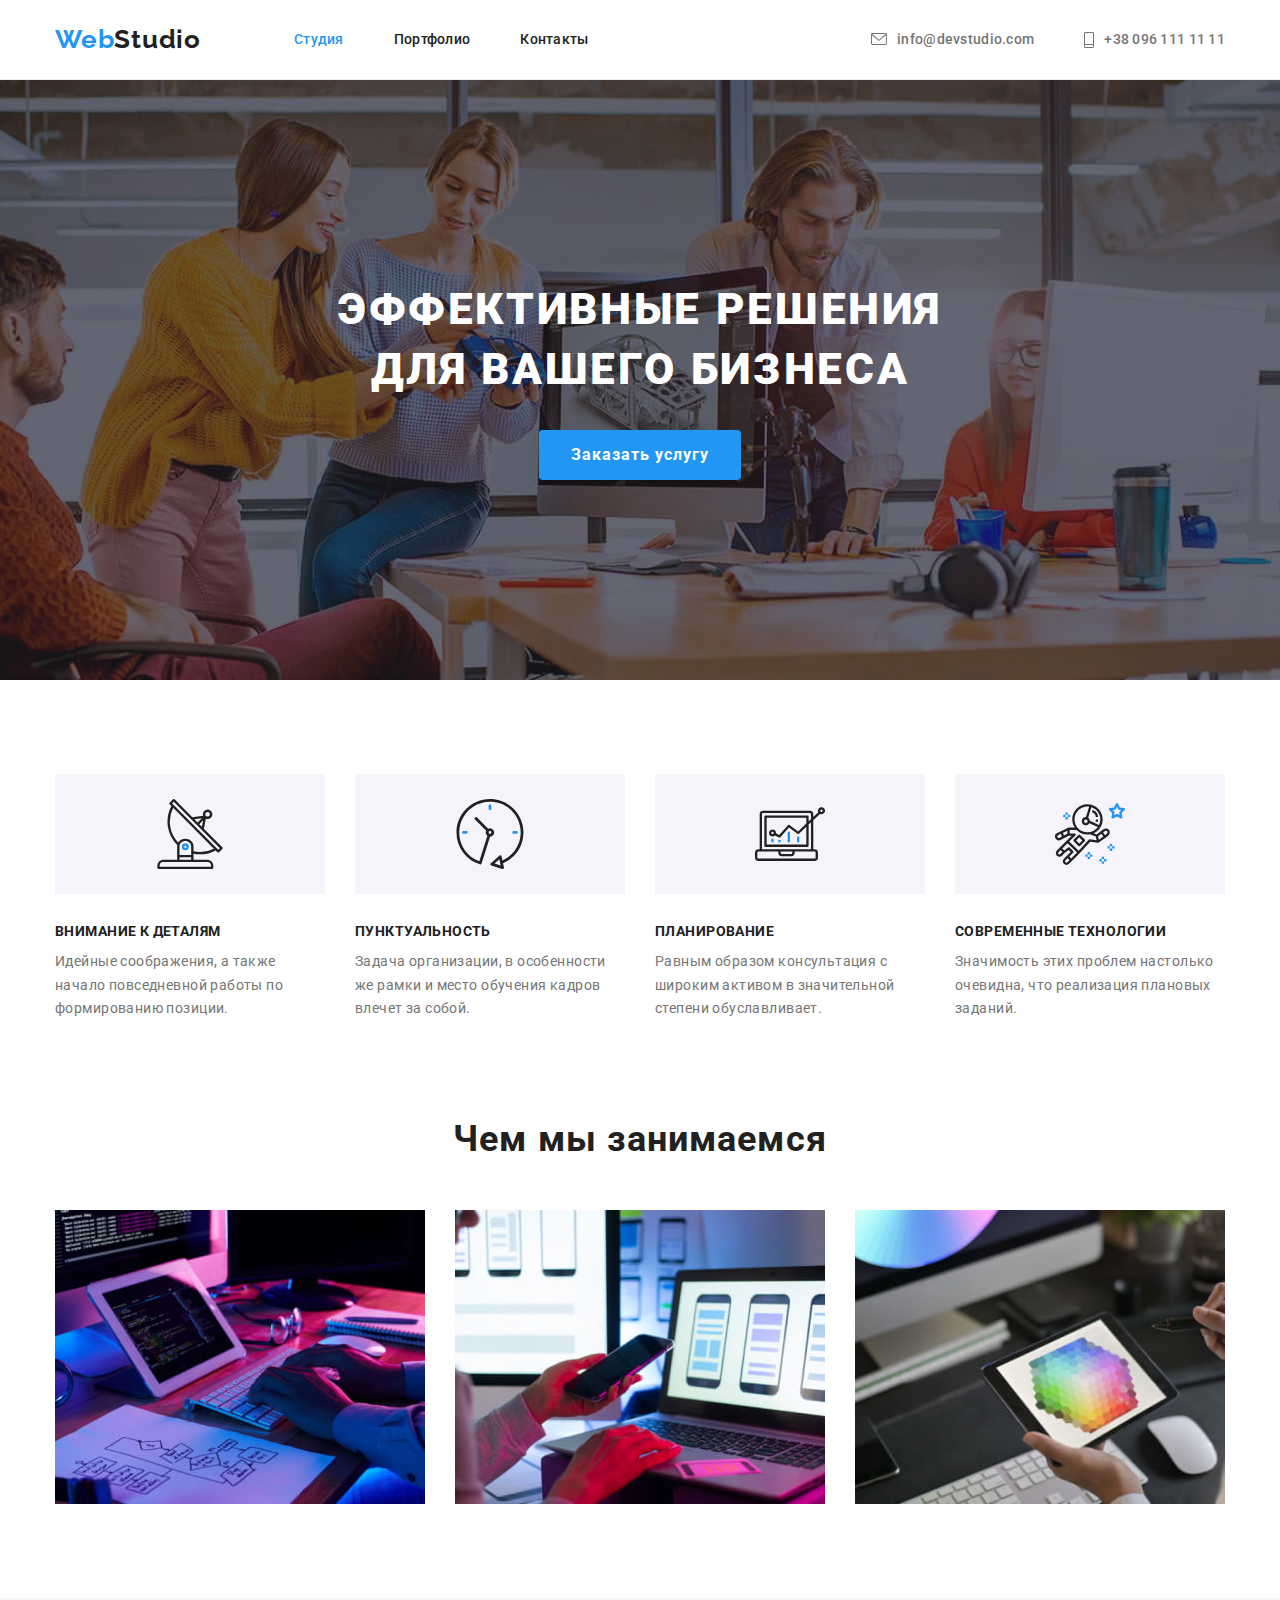
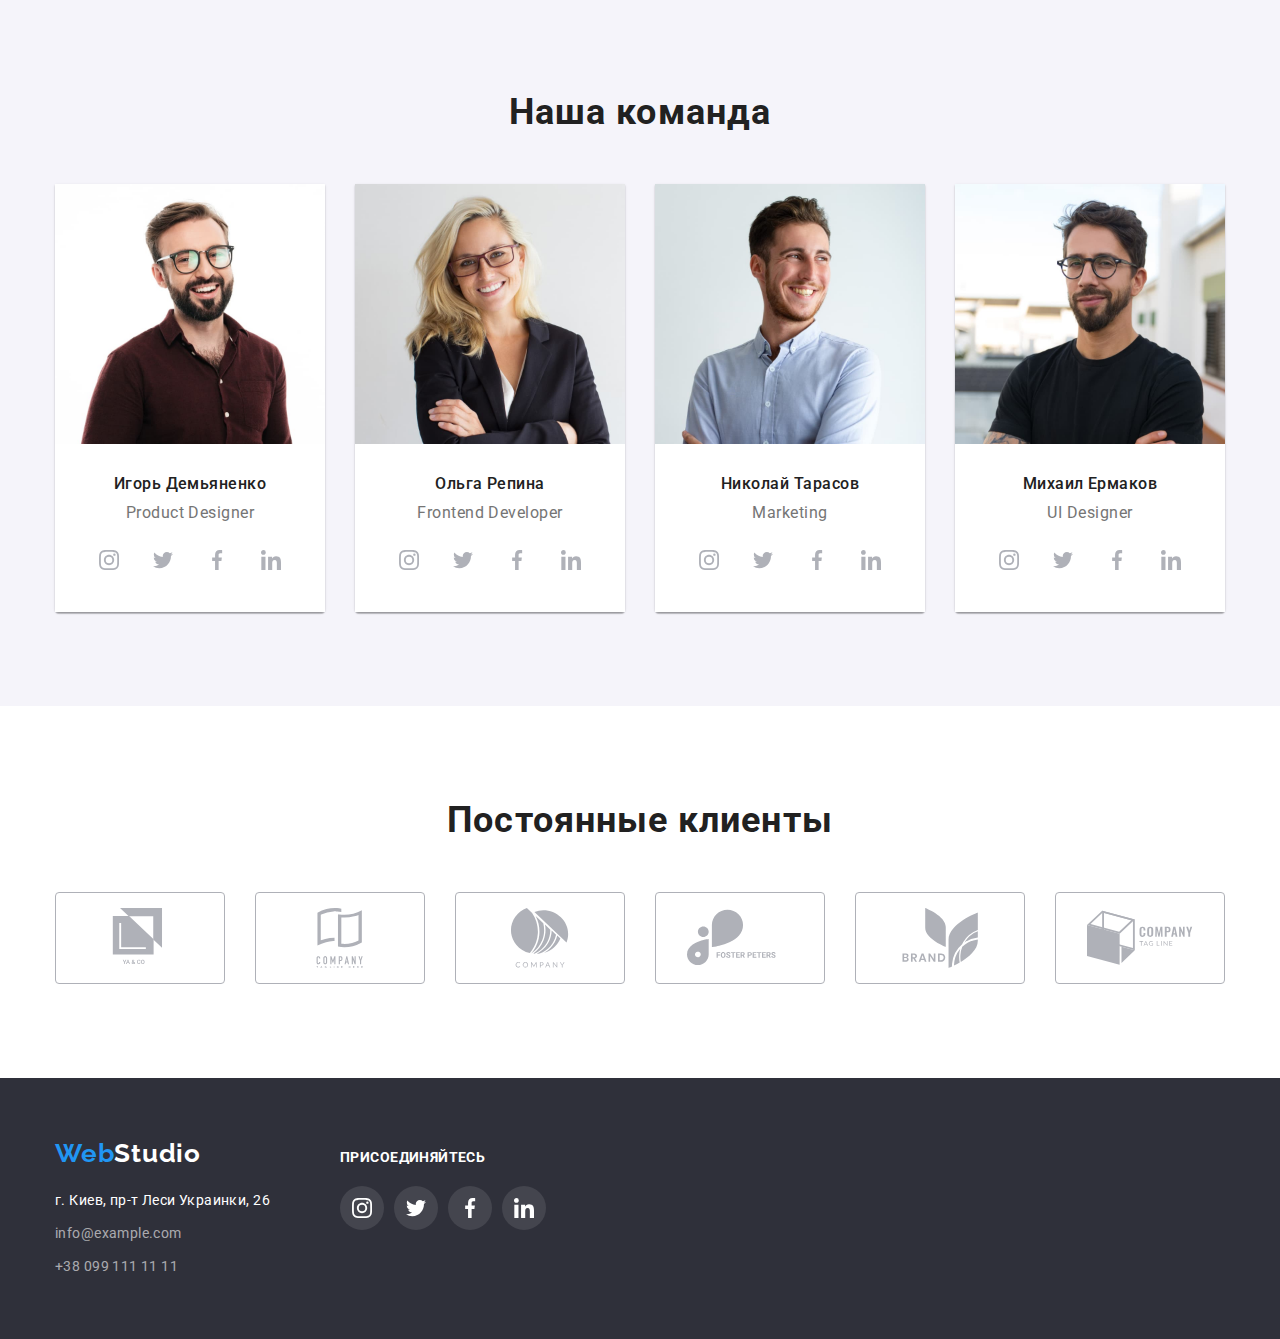
==== index.html @ 58605552 "Копирует файлы из другого репозитория" ====
<!DOCTYPE html>
<html lang="ru">
<head>
    <meta charset="UTF-8">
    <meta http-equiv="X-UA-Compatible" content="IE=edge">
    <meta name="viewport" content="width=device-width, initial-scale=1.0">
    <link rel="stylesheet" href="https://cdnjs.cloudflare.com/ajax/libs/modern-normalize/1.1.0/modern-normalize.css"
    integrity="sha512-Y0MM+V6ymRKN2zStTqzQ227DWhhp4Mzdo6gnlRnuaNCbc+YN/ZH0sBCLTM4M0oSy9c9VKiCvd4Jk44aCLrNS5Q=="
    crossorigin="anonymous" referrerpolicy="no-referrer" />
    <link href="https://fonts.googleapis.com/css2?family=Raleway:wght@700&family=Roboto:wght@400;500;700;900&display=swap" rel="stylesheet">
    <link rel="stylesheet" href="./css/styles.css">
    <title>WebStudio</title>
</head>

<body>
    <!-- Header container -->
    <header>
        <div class="container header">
                <!-- Logo section -->
                <a href="/" lang="en" class="header-logo"><span class="logo-accent">Web</span>Studio</a>
                <!-- Navigation section -->
            <nav class="nav">
                <ul class="nav-list">
                    <li class="nav-list-item">
                        <a href="./index.html" target="_self" rel="noopener noreferrer" class="nav-list-link current">Студия</a>
                    </li>
                    <li class="nav-list-item">
                        <a href="./portfolio.html" target="_self" rel="noopener noreferrer" class="nav-list-link">Портфолио</a>
                    </li>
                    <li class="nav-list-item">
                        <a href="" class="nav-list-link">Контакты</a>
                    </li>
                </ul>
            </nav>
                <!-- Header contacts section -->
                <ul class="header-contacts-list">
                    <li class="header-contacts-item">
                        <a href="mailto:info@devstudio.com" class="header-mail-link">
                            <svg class="header-mail-icon"  width="16px" height="12px">
                                <use href="./images/sprite.svg#icon-envelope"></use>
                            </svg>
                        info@devstudio.com</a>
                    </li>
                    <li class="header-contacts-item">
                        <a href="tel:+380961111111" class="header-phone-link">
                            <svg class="header-phone-icon" width="10px" height="16px">
                                <use href="./images/sprite.svg#icon-cell"></use>
                            </svg>
                        +38 096 111 11 11</a>
                    </li>
                </ul>
        </div>
    </header>
    <!-- Main container -->
    <main>
        <!-- Hero section -->
        <section class="hero">
            <div class="container">
                <h1 class="hero-title">Эффективные решения для вашего бизнеса</h1>
                <button type="button" class="hero-button">Заказать услугу</button>
            </div>
        </section>
        <!-- Our advantages section -->
        <section class="section">
            <div class="container">
            <h2 class="visually-hidden">Наши преимущества</h2>
            <ul class="advantages-list">
                <li class="advantages-list-item">
                    <div class="advantages-icon">
                        <svg class="icon-antenna" width="70px" height="70px">
                            <use href="./images/sprite.svg#icon-antenna"></use>
                        </svg>
                    </div>
                    <div class="advantages-description">
                        <h3 class="advantages-list-title">Внимание к деталям</h3>
                        <p class="advantages-list-text">Идейные соображения, а также начало повседневной работы по формированию позиции.</p>
                    </div>
                </li>
                <li class="advantages-list-item">
                    <div class="advantages-icon">
                        <svg class="icon-clock" width="70px" height="70px">
                            <use href="./images/sprite.svg#icon-clock"></use>
                        </svg>
                    </div>
                    <div class="advantages-description">
                        <h3 class="advantages-list-title">Пунктуальность</h3>
                        <p class="advantages-list-text">Задача организации, в особенности же рамки и место обучения кадров влечет за собой.</p>
                    </div>
                </li>
                <li class="advantages-list-item">
                    <div class="advantages-icon">
                        <svg class="icon-diagram" width="70px" height="70px">
                            <use href="./images/sprite.svg#icon-diagram"></use>
                        </svg>
                    </div>
                    <div class="advantages-description">
                        <h3 class="advantages-list-title">Планирование</h3>
                        <p class="advantages-list-text">Равным образом консультация с широким активом в значительной степени обуславливает.</p>
                    </div>
                </li>
                <li class="advantages-list-item">
                    <div class="advantages-icon">
                        <svg class="icon-astronaut" width="70px" height="70px">
                            <use href="./images/sprite.svg#icon-astronaut"></use>
                        </svg>
                    </div>
                    <div class="advantages-description">
                        <h3 class="advantages-list-title">Современные технологии</h3>
                        <p class="advantages-list-text">Значимость этих проблем настолько очевидна, что реализация плановых заданий.</p>
                    </div>
                </li>
            </ul>
            </div>
        </section>
        <!-- What we do section -->
        <section class="activities section">
            <div class="container">
            <h2 class="activities-title">Чем мы занимаемся</h2>
            <ul class="activities-list">
                <li class="activities-list-item">
                    <img src="./images/wireless-keyboard-typing.jpg" alt="печатает на беспроводной клавиатуре" width="370" height="294">
                </li>
                <li class="activities-list-item">
                    <img src="./images/smartphone-laptop.jpg" alt="cмартфон и ноутбук" width="370" height="294">
                </li>
                <li class="activities-list-item">
                    <img src="./images/tablet.jpg" alt="планшет" width="370" height="294">
                </li>
            </ul>
            </div>
        </section>
        <!-- Our team section -->
        <section class="team-section">
            <div class="container">
                <h2 class="team-title">Наша команда</h2>
                <ul class="team-list">
                    <li class="team-list-item">
                        <img src="./images/igor-prod-designer.jpg" alt="Игорь Демьяненко" width="270" height="260">
                        <div class="team-info">
                            <h3 class="employee">Игорь Демьяненко</h3>
                            <p class="position">Product Designer</p>
                            <ul class="team-social-networks">
                                <li class="team-social-item">
                                    <a href="" class="team-social-link">
                                        <svg class="team-social-icon" width="20" height="20">
                                            <use href="./images/sprite.svg#icon-instagram"></use>
                                        </svg>
                                    </a>
                                </li>
                                <li class="team-social-item">
                                    <a href="" class="team-social-link">
                                        <svg class="team-social-icon" width="20" height="20">
                                            <use href="./images/sprite.svg#icon-twitter"></use>
                                        </svg>
                                    </a>
                                </li>
                                <li class="team-social-item">
                                    <a href="" class="team-social-link">
                                        <svg class="team-social-icon" width="20" height="20">
                                            <use href="./images/sprite.svg#icon-facebook"></use>
                                        </svg>
                                    </a>
                                </li>
                                <li class="team-social-item">
                                    <a href="" class="team-social-link">
                                        <svg class="team-social-icon" width="20" height="20">
                                            <use href="./images/sprite.svg#icon-linkedin"></use>
                                        </svg>
                                    </a>
                                </li>
                            </ul>
                        </div>
                    </li>
                    <li class="team-list-item">
                        <img src="images/olga-frontend.jpg" alt="Ольга Репина" width="270" height="260">
                        <div class="team-info">
                            <h3 class="employee">Ольга Репина</h3>
                            <p class="position">Frontend Developer</p>
                            <ul class="team-social-networks">
                                <li class="team-social-item">
                                    <a href="" class="team-social-link">
                                        <svg class="team-social-icon" width="20" height="20">
                                            <use href="./images/sprite.svg#icon-instagram"></use>
                                        </svg>
                                    </a>
                                </li>
                                <li class="team-social-item">
                                    <a href="" class="team-social-link">
                                        <svg class="team-social-icon" width="20" height="20">
                                            <use href="./images/sprite.svg#icon-twitter"></use>
                                        </svg>
                                    </a>
                                </li>
                                <li class="team-social-item">
                                    <a href="" class="team-social-link">
                                        <svg class="team-social-icon" width="20" height="20">
                                            <use href="./images/sprite.svg#icon-facebook"></use>
                                        </svg>
                                    </a>
                                </li>
                                <li class="team-social-item">
                                    <a href="" class="team-social-link">
                                        <svg class="team-social-icon" width="20" height="20">
                                            <use href="./images/sprite.svg#icon-linkedin"></use>
                                        </svg>
                                    </a>
                                </li>
                            </ul>
                        </div>
                    </li>
                    <li class="team-list-item">
                        <img src="./images/nicolai-marketing.jpg" alt="Николай Тарасов" width="270" height="260">
                        <div class="team-info">
                            <h3 class="employee">Николай Тарасов</h3>
                            <p class="position">Marketing</p>
                            <ul class="team-social-networks">
                                <li class="team-social-item">
                                    <a href="" class="team-social-link">
                                        <svg class="team-social-icon" width="20" height="20">
                                            <use href="./images/sprite.svg#icon-instagram"></use>
                                        </svg>
                                    </a>
                                </li>
                                <li class="team-social-item">
                                    <a href="" class="team-social-link">
                                        <svg class="team-social-icon" width="20" height="20">
                                            <use href="./images/sprite.svg#icon-twitter"></use>
                                        </svg>
                                    </a>
                                </li>
                                <li class="team-social-item">
                                    <a href="" class="team-social-link">
                                        <svg class="team-social-icon" width="20" height="20">
                                            <use href="./images/sprite.svg#icon-facebook"></use>
                                        </svg>
                                    </a>
                                </li>
                                <li class="team-social-item">
                                    <a href="" class="team-social-link">
                                        <svg class="team-social-icon" width="20" height="20">
                                            <use href="./images/sprite.svg#icon-linkedin"></use>
                                        </svg>
                                    </a>
                                </li>
                            </ul>
                        </div>
                    </li>
                    <li class="team-list-item">
                        <img src="./images/mikhail-ui-designer.jpg" alt="Михаил Ермаков" width="270" height="260">
                        <div class="team-info">
                            <h3 class="employee">Михаил Ермаков</h3>
                            <p class="position">UI Designer</p>
                            <ul class="team-social-networks">
                                <li class="team-social-item">
                                    <a href="" class="team-social-link">
                                        <svg class="team-social-icon" width="20" height="20">
                                            <use href="./images/sprite.svg#icon-instagram"></use>
                                        </svg>
                                    </a>
                                </li>
                                <li class="team-social-item">
                                    <a href="" class="team-social-link">
                                        <svg class="team-social-icon" width="20" height="20">
                                            <use href="./images/sprite.svg#icon-twitter"></use>
                                        </svg>
                                    </a>
                                </li>
                                <li class="team-social-item">
                                    <a href="" class="team-social-link">
                                        <svg class="team-social-icon" width="20" height="20">
                                            <use href="./images/sprite.svg#icon-facebook"></use>
                                        </svg>
                                    </a>
                                </li>
                                <li class="team-social-item">
                                    <a href="" class="team-social-link">
                                        <svg class="team-social-icon" width="20" height="20">
                                            <use href="./images/sprite.svg#icon-linkedin"></use>
                                        </svg>
                                    </a>
                                </li>
                            </ul>
                        </div>
                    </li>
                </ul>
            </div>
        </section>
        <!--Clients section-->
        <section class="clients-section">
            <div class="container">
                <h2 class="clients-title">Постоянные клиенты</h2>
                <ul class="clients-list">
                    <li class="clients-list-item">
                        <a href="" class="client-link">
                            <svg class="client-icon" width="106" height="60">
                                <use href="./images/sprite.svg#icon-logo-one"></use>
                            </svg>
                        </a>
                    </li>
                    <li class="clients-list-item">
                        <a href="" class="client-link">
                            <svg class="client-icon" width="106" height="60">
                                <use href="./images/sprite.svg#icon-logo-two"></use>
                            </svg>
                        </a>
                    </li>
                    <li class="clients-list-item">
                        <a href="" class="client-link">
                            <svg class="client-icon" width="106" height="60">
                                <use href="./images/sprite.svg#icon-logo-three"></use>
                            </svg>
                        </a>
                    </li>
                    <li class="clients-list-item">
                        <a href="" class="client-link"> 
                            <svg class="client-icon" width="106" height="60">
                                <use href="./images/sprite.svg#icon-logo-four"></use>
                            </svg>
                        </a>
                    </li>
                    <li class="clients-list-item">
                        <a href="" class="client-link">
                            <svg class="client-icon" width="106" height="60">
                                <use href="./images/sprite.svg#icon-logo-five"></use>
                            </svg>
                        </a>
                    </li>
                    <li class="clients-list-item">
                        <a href="" class="client-link">
                            <svg class="client-icon" width="106" height="60">
                                <use href="./images/sprite.svg#icon-logo-six"></use>
                            </svg>
                        </a>
                    </li>
                </ul>
            </div>
        </section>
    </main>
    <!-- Footer container -->
    <footer>
        <div class="container footer-content">
            <div class="footer-contact-info">
                <a href="/" lang="en" class="footer-logo"><span class="logo-accent">Web</span>Studio</a>
                <address>
                    <ul class="footer-contacts-list">
                        <li class="footer-contacts-item location">
                            г. Киев, пр-т Леси Украинки, 26
                        </li>
                        <li class="footer-contacts-item">
                            <a href="info@example.com" class="footer-mail-link">info@example.com</a>
                        </li>
                        <li class="footer-contacts-item">
                            <a href="+380991111111" class="footer-phone-link">+38 099 111 11 11</a>
                        </li>
                    </ul>
                </address>
            </div>
            <div class="footer-social-profile">
                <h3 class="footer-social-header">Присоединяйтесь</h3>
                <ul class="footer-social-networks">
                    <li class="footer-social-item">
                        <a href="" class="footer-social-link">
                            <svg class="footer-social-icon" width="20" height="20">
                                <use href="./images/sprite.svg#icon-instagram"></use>
                            </svg>
                        </a>
                    </li>
                    <li class="footer-social-item">
                        <a href="" class="footer-social-link">
                            <svg class="footer-social-icon" width="20" height="20">
                                <use href="./images/sprite.svg#icon-twitter"></use>
                            </svg>
                        </a>
                    </li>
                    <li class="footer-social-item">
                        <a href="" class="footer-social-link">
                            <svg class="footer-social-icon" width="20" height="20">
                                <use href="./images/sprite.svg#icon-facebook"></use>
                            </svg>
                        </a>
                    </li>
                    <li class="footer-social-item">
                        <a href="" class="footer-social-link">
                            <svg class="footer-social-icon" width="20" height="20">
                                <use href="./images/sprite.svg#icon-linkedin"></use>
                            </svg>
                        </a>
                    </li>
                </ul>
            </div>
        </div>
    </footer>
</body>
</html>
---- css/styles.css ----
:root {
  --title-text-color: #212121;
  --primary-text-color: #757575;
  --primary-white-color: #ffffff;
  --primary-dark-color: #2f303a;
  --accent-color: #2196f3;
  --primary-text-size: 14px;
  --secondary-text-size: 16px;
  --primary-title-size: 36px;
  --secondary-title-size: 16px;
  --primary-title-font-weight: 700;
  --secondary-title-font-weight: 500;
}

body {
  background-color: var(--primary-white-color);
  color: var(--title-text-color);

  font-family: Roboto, sans-serif;
}

h1,
h2,
h3,
h4,
h5,
h6,
ul,
p {
  margin: 0;
}

img {
  display: block;
  max-width: 100%;
  height: auto;
}

ul {
  padding: 0;
  list-style: none;
}

.container {
  width: 1200px;
  padding-left: 15px;
  padding-right: 15px;

  margin-left: auto;
  margin-right: auto;
}

.section {
  padding: 94px 0;
}

.visually-hidden {
  position: absolute;
  clip: rect(0 0 0 0);
  width: 1px;
  height: 1px;
  margin: -1px;
}

/* Header container */

header {
  display: flex;
  align-items: center;
  height: 80px;
  border-bottom: 1px solid #ececec;
}

.header {
  display: flex;
  align-items: center;
}

/* Header logo */
.header-logo {
  color: inherit;
  font-family: Raleway, sans-serif;
  font-size: 26px;
  font-weight: var(--primary-title-font-weight);
  line-height: 1.2;
  letter-spacing: 0.03em;
  text-decoration: none;

  margin-right: 93px;
}

.logo-accent {
  color: var(--accent-color);
}

/* Navigation */

.nav-list {
  display: flex;
}

.nav-list-item {
  font-weight: var(--secondary-title-font-weight);
  font-size: var(--primary-text-size);
  line-height: 1.14;
  letter-spacing: 0.02em;
}

.nav-list-item:not(:first-child) {
  margin-left: 50px;
}

.nav-list-link {
  color: inherit;
  text-decoration: none;
}

.nav-list-link:hover,
.nav-list-link:focus {
  color: var(--accent-color);
}

.current {
  color: var(--accent-color);
}

/* Header contacts  */
.header-contacts-list {
  display: flex;
  margin-left: auto;
}

.header-contacts-item {
  display: flex;
  align-items: center;
  font-weight: var(--secondary-title-font-weight);
  font-size: var(--primary-text-size);
  line-height: 1.14;
  letter-spacing: 0.02em;
}

.header-contacts-item:not(:first-child) {
  margin-left: 50px;
}

.header-mail-link,
.header-phone-link {
  display: flex;
  align-items: center;
  color: var(--primary-text-color);
  text-decoration: none;
}

.header-mail-link:hover,
.header-mail-link:focus,
.header-phone-link:hover,
.header-phone-link:focus {
  color: var(--accent-color);
}

.header-mail-icon,
.header-phone-icon {
  margin-right: 10px;
  fill: currentColor;
}

/* WebStudio page */

/* Hero */
.hero {
  max-width: 1600px;
  margin: 0 auto;
  background-color: var(--primary-dark-color);
  background-image: linear-gradient(
      rgba(47, 48, 58, 0.4),
      rgba(47, 48, 58, 0.4)
    ),
    url("../images/hero-img.jpg");
  background-repeat: no-repeat;
  background-position: center;
  background-size: cover;

  color: var(--primary-white-color);
  text-align: center;
  padding-top: 200px;
  padding-bottom: 200px;
}

.hero-title {
  font-weight: 900;
  font-size: 44px;
  line-height: 1.36;
  letter-spacing: 0.06em;
  text-transform: uppercase;
  margin-left: auto;
  margin-right: auto;

  width: 696px;
  margin-bottom: 30px;
}

.hero-button {
  display: inline-block;
  font-weight: var(--primary-title-font-weight);
  font-size: var(--secondary-text-size);
  line-height: 1.87;
  letter-spacing: 0.06em;
  color: var(--primary-white-color);
  background: var(--accent-color);
  border: 1px solid transparent;
  border-radius: 4px;
  box-shadow: 0px 4px 4px rgba(0, 0, 0, 0.15);

  min-width: 200px;
  min-height: 50px;
  padding: 9px 31px;

  cursor: pointer;
}

/* Advantages */
.advantages-list {
  display: flex;
}

.advantages-icon {
  background-color: #f5f4fa;
  width: 270px;
  height: 120px;
  margin-bottom: 30px;

  display: flex;
  justify-content: center;
  align-items: center;
}

.advantages-list-item:not(:last-child) {
  margin-right: 30px;
}

.advantages-list-title {
  font-weight: var(--primary-title-font-weight);
  font-size: var(--primary-text-size);
  line-height: 1.14;
  letter-spacing: 0.03em;
  text-transform: uppercase;
  margin-bottom: 10px;
}

.advantages-list-text {
  font-size: var(--primary-text-size);
  line-height: 1.71;
  letter-spacing: 0.03em;
  color: var(--primary-text-color);

  width: 270px;
  height: 75px;
}

/* Activities */

.activities {
  padding-top: 0;
}

.activities-title {
  font-weight: var(--primary-title-font-weight);
  font-size: var(--primary-title-size);
  line-height: 1.16;
  text-align: center;
  letter-spacing: 0.03em;

  margin-bottom: 50px;
}

.activities-list {
  display: flex;
}

.activities-list-item:not(:last-child) {
  margin-right: 30px;
}

/* Team */
.team-section {
  background-color: #f5f4fa;
  max-width: 1600px;
  margin-right: auto;
  margin-left: auto;
  padding-top: 94px;
  padding-bottom: 94px;
}

.team-title {
  font-weight: var(--primary-title-font-weight);
  font-size: var(--primary-title-size);
  line-height: 1.16;
  text-align: center;
  letter-spacing: 0.03em;

  text-align: center;
  margin-bottom: 50px;
}

.team-list {
  display: flex;
}

.team-list-item {
  box-shadow: 0px 1px 3px rgba(0, 0, 0, 0.12), 0px 1px 1px rgba(0, 0, 0, 0.14),
    0px 2px 1px rgba(0, 0, 0, 0.2);
  border-radius: 0px 0px 4px 4px;
}

.team-list-item:not(:last-child) {
  margin-right: 30px;
}

.team-info {
  background-color: var(--primary-white-color);
  padding-top: 30px;
  padding-bottom: 30px;
}

.employee {
  font-weight: var(--secondary-title-font-weight);
  font-size: var(--secondary-title-size);
  line-height: 1.19;
  letter-spacing: 0.03em;
  text-align: center;

  margin-bottom: 10px;
}

.position {
  font-size: var(--secondary-text-size);
  line-height: 1.19;
  letter-spacing: 0.03em;
  text-align: center;
  margin-bottom: 16px;

  color: var(--primary-text-color);
}

.team-social-networks {
  display: flex;
  align-items: center;
  justify-content: center;
}

.team-social-item:not(:last-child) {
  margin-right: 10px;
}

.team-social-link {
  display: flex;
  justify-content: center;
  align-items: center;
  width: 44px;
  height: 44px;
  border-radius: 50%;

  color: #afb1b8;
  background-color: transparent;
}

.team-social-icon {
  fill: currentColor;
}

.team-social-link:hover,
.team-social-link:focus {
  color: var(--primary-white-color);
  background-color: var(--accent-color);
}

/* Clients section */
.clients-section {
  max-width: 1600px;
  margin-right: auto;
  margin-left: auto;
  padding-top: 94px;
  padding-bottom: 94px;
}

.clients-title {
  font-weight: var(--primary-title-font-weight);
  font-size: var(--primary-title-size);
  line-height: 1.16;
  text-align: center;
  letter-spacing: 0.03em;

  text-align: center;
  margin-bottom: 50px;
}

.clients-list {
  display: flex;
}

.clients-list-item {
  width: 170px;
  height: 92px;
}

.clients-list-item:not(:last-child) {
  margin-right: 30px;
}

.client-link {
  display: flex;
  width: 100%;
  height: 100%;
  justify-content: center;
  align-items: center;

  color: #afb1b8;
  border: 1px solid #afb1b8;
  border-radius: 4px;
}

.client-icon {
  fill: currentColor;
}

.client-link:hover,
.client-link:focus {
  color: var(--accent-color);
  border: 1px solid var(--accent-color);
}

/* Footer container */
footer {
  background-color: var(--primary-dark-color);

  max-width: 1600px;
  padding-bottom: 60px;
  padding-top: 60px;
  margin-right: auto;
  margin-left: auto;
}

.footer-content {
  display: flex;
  align-items: baseline;
}

/* Footer contact info */
.footer-contact-info {
  margin-right: 70px;
}

.footer-logo {
  display: block;
  font-family: Raleway, sans-serif;
  font-style: normal;
  font-size: 26px;
  font-weight: var(--primary-title-font-weight);
  line-height: 1.2;
  letter-spacing: 0.03em;
  text-decoration: none;

  color: var(--primary-white-color);

  margin-bottom: 20px;
}

.footer-contacts-item:not(:last-child) {
  margin-bottom: 9px;
}

.location {
  font-style: normal;
  font-size: var(--primary-text-size);
  line-height: 1.71;
  letter-spacing: 0.03em;
  text-decoration: none;

  color: var(--primary-white-color);
}

.footer-mail-link,
.footer-phone-link {
  font-style: normal;
  font-size: var(--primary-text-size);
  line-height: 1.71;
  letter-spacing: 0.03em;
  text-decoration: none;

  color: rgba(255, 255, 255, 0.6);
}

.footer-mail-link:hover,
.footer-phone-link:hover,
.footer-mail-link:focus,
.footer-phone-link:focus {
  color: var(--accent-color);
}

/* Footer-social-networks */
.footer-social-header {
  font-weight: var(--primary-title-font-weight);
  font-size: var(--primary-text-size);
  line-height: 1.14;
  letter-spacing: 0.03em;
  text-transform: uppercase;

  color: var(--primary-white-color);
  margin-bottom: 20px;
}

.footer-social-networks {
  display: flex;
  align-items: center;
  justify-content: center;
}

.footer-social-item:not(:last-child) {
  margin-right: 10px;
}

.footer-social-link {
  display: flex;
  align-items: center;
  justify-content: center;
  width: 44px;
  height: 44px;
  border-radius: 50%;

  color: var(--primary-white-color);
  background-color: rgba(255, 255, 255, 0.1);
}

.footer-social-icon {
  fill: currentColor;
}

.footer-social-link:hover,
.footer-social-link:focus {
  background-color: var(--accent-color);
}

/* Portfolio page */
.filters-list {
  display: flex;

  justify-content: center;
  margin-bottom: 50px;
}

.filters-list-item:not(:last-child) {
  margin-right: 8px;
}

.filter-button {
  background-color: #f5f4fa;

  font-weight: var(--secondary-title-font-weight);
  font-size: var(--secondary-text-size);
  line-height: 1.62;

  text-align: center;
  letter-spacing: 0.03em;

  padding: 5px 21px;
  border: 1px solid transparent;
  border-radius: 4px;
}

.filter-button:active {
  color: var(--primary-white-color);
  background-color: var(--accent-color);

  box-shadow: 0px 3px 1px rgba(0, 0, 0, 0.1), 0px 1px 2px rgba(0, 0, 0, 0.08),
    0px 2px 2px rgba(0, 0, 0, 0.12);
}

.filter-button:hover,
.filter-button:focus {
  color: var(--primary-white-color);
  background-color: var(--accent-color);
  cursor: pointer;

  box-shadow: 0px 3px 1px rgba(0, 0, 0, 0.1), 0px 1px 2px rgba(0, 0, 0, 0.08),
    0px 2px 2px rgba(0, 0, 0, 0.12);
}

.projects-list {
  display: flex;
  flex-wrap: wrap;
}

.projects-description {
  padding: 20px 24px;
}

.projects-list-item:not(:nth-child(3n)) {
  margin-right: 30px;
}

.projects-list-item:not(:nth-child(n + 7)) {
  margin-bottom: 30px;
}

.projects-list-link {
  display: inline-block;
  text-decoration: none;
  color: inherit;
}

.projects-list-link:hover,
.projects-list-link:focus {
  box-shadow: 0px 1px 1px rgba(0, 0, 0, 0.12), 0px 4px 4px rgba(0, 0, 0, 0.06),
    1px 4px 6px rgba(0, 0, 0, 0.16);
}

.projects-description {
  border-right: 1px solid #eeeeee;
  border-bottom: 1px solid #eeeeee;
  border-left: 1px solid #eeeeee;
}

.projects-list-title {
  font-weight: var(--primary-title-font-weight);
  font-size: 18px;
  line-height: 2;
  letter-spacing: 0.06em;

  margin-bottom: 4px;
}

.projects-list-text {
  font-size: 16px;
  line-height: 1.87;
  letter-spacing: 0.03em;

  color: var(--primary-text-color);
}
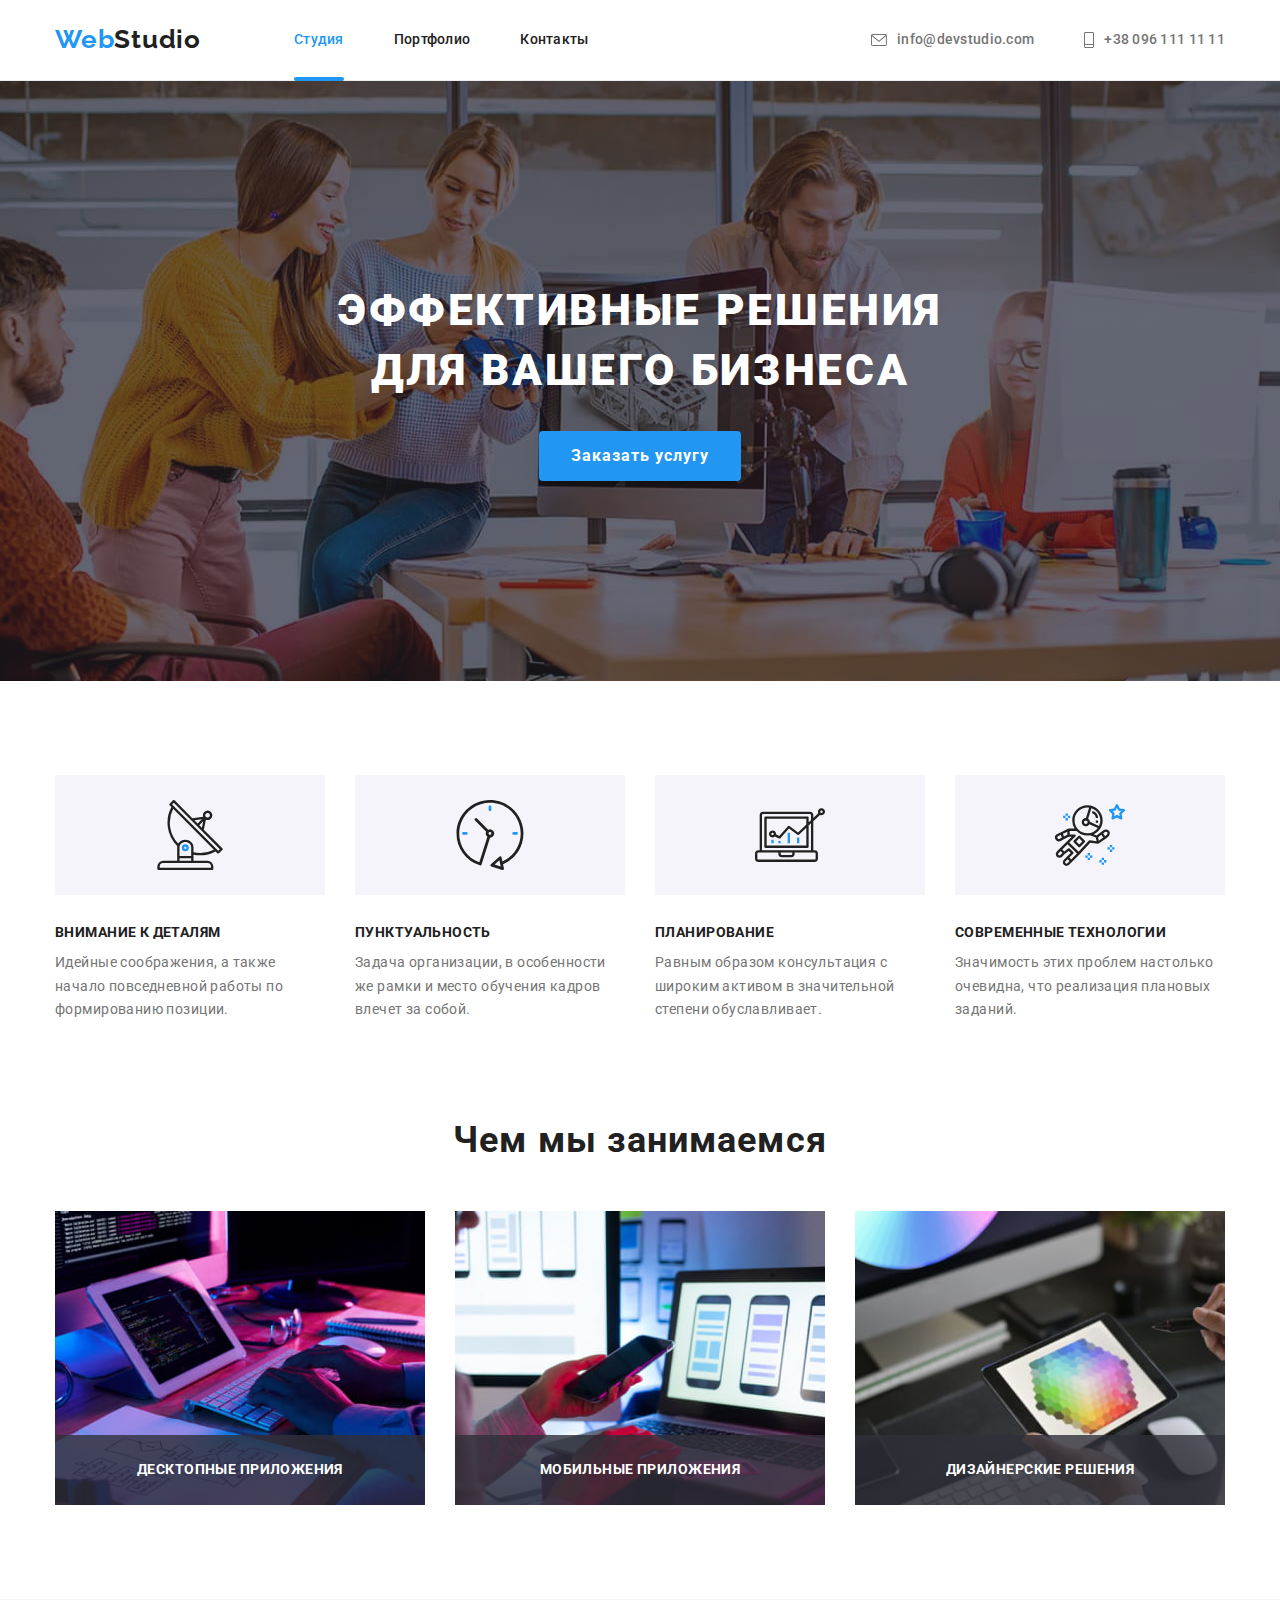
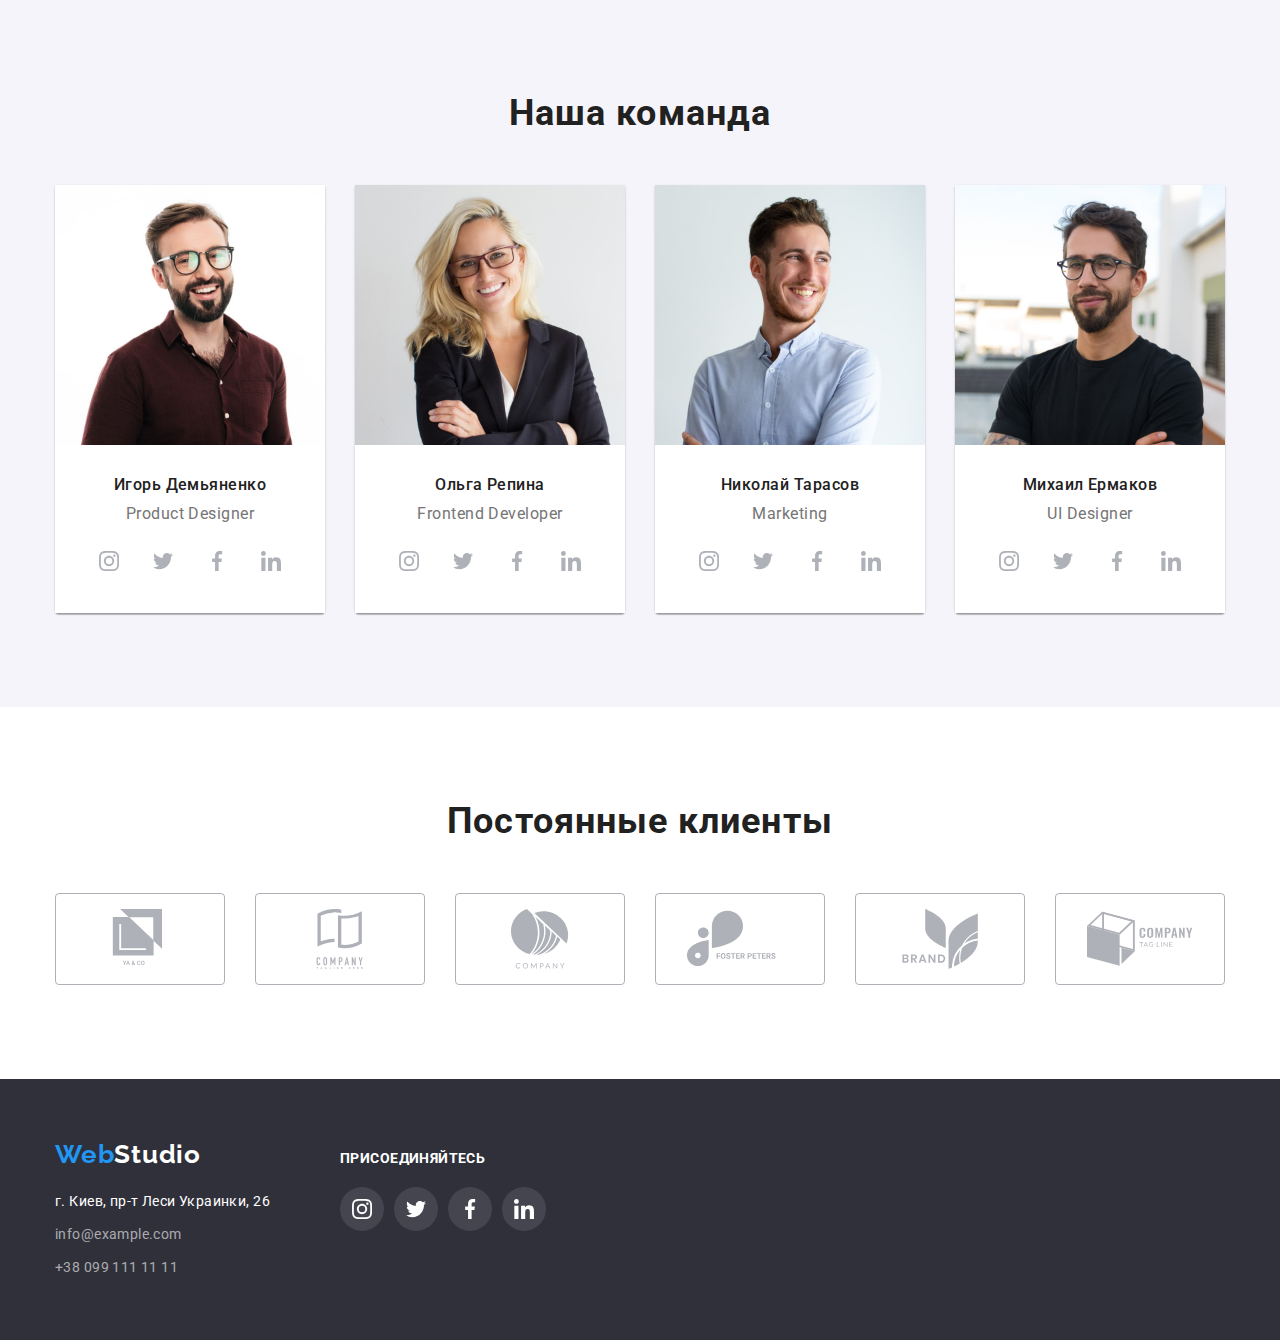
==== commit 68af281f: "Завершает вёрстку модалки" ====
--- a/index.html
+++ b/index.html
@@ -57,76 +57,85 @@
         <section class="hero">
             <div class="container">
                 <h1 class="hero-title">Эффективные решения для вашего бизнеса</h1>
-                <button type="button" class="hero-button">Заказать услугу</button>
+                <button type="button" class="hero-button" data-modal-open>Заказать услугу</button>
             </div>
         </section>
         <!-- Our advantages section -->
         <section class="section">
             <div class="container">
-            <h2 class="visually-hidden">Наши преимущества</h2>
-            <ul class="advantages-list">
-                <li class="advantages-list-item">
-                    <div class="advantages-icon">
-                        <svg class="icon-antenna" width="70px" height="70px">
-                            <use href="./images/sprite.svg#icon-antenna"></use>
-                        </svg>
-                    </div>
-                    <div class="advantages-description">
-                        <h3 class="advantages-list-title">Внимание к деталям</h3>
-                        <p class="advantages-list-text">Идейные соображения, а также начало повседневной работы по формированию позиции.</p>
-                    </div>
-                </li>
-                <li class="advantages-list-item">
-                    <div class="advantages-icon">
-                        <svg class="icon-clock" width="70px" height="70px">
-                            <use href="./images/sprite.svg#icon-clock"></use>
-                        </svg>
-                    </div>
-                    <div class="advantages-description">
-                        <h3 class="advantages-list-title">Пунктуальность</h3>
-                        <p class="advantages-list-text">Задача организации, в особенности же рамки и место обучения кадров влечет за собой.</p>
-                    </div>
-                </li>
-                <li class="advantages-list-item">
-                    <div class="advantages-icon">
-                        <svg class="icon-diagram" width="70px" height="70px">
-                            <use href="./images/sprite.svg#icon-diagram"></use>
-                        </svg>
-                    </div>
-                    <div class="advantages-description">
-                        <h3 class="advantages-list-title">Планирование</h3>
-                        <p class="advantages-list-text">Равным образом консультация с широким активом в значительной степени обуславливает.</p>
-                    </div>
-                </li>
-                <li class="advantages-list-item">
-                    <div class="advantages-icon">
-                        <svg class="icon-astronaut" width="70px" height="70px">
-                            <use href="./images/sprite.svg#icon-astronaut"></use>
-                        </svg>
-                    </div>
-                    <div class="advantages-description">
-                        <h3 class="advantages-list-title">Современные технологии</h3>
-                        <p class="advantages-list-text">Значимость этих проблем настолько очевидна, что реализация плановых заданий.</p>
-                    </div>
-                </li>
-            </ul>
+                <h2 class="visually-hidden">Наши преимущества</h2>
+                <ul class="advantages-list">
+                    <li class="advantages-list-item">
+                        <div class="advantages-icon">
+                            <svg class="icon-antenna" width="70px" height="70px">
+                                <use href="./images/sprite.svg#icon-antenna"></use>
+                            </svg>
+                        </div>
+                        <div class="advantages-description">
+                            <h3 class="advantages-list-title">Внимание к деталям</h3>
+                            <p class="advantages-list-text">Идейные соображения, а также начало повседневной работы по формированию позиции.</p>
+                        </div>
+                    </li>
+                    <li class="advantages-list-item">
+                        <div class="advantages-icon">
+                            <svg class="icon-clock" width="70px" height="70px">
+                                <use href="./images/sprite.svg#icon-clock"></use>
+                            </svg>
+                        </div>
+                        <div class="advantages-description">
+                            <h3 class="advantages-list-title">Пунктуальность</h3>
+                            <p class="advantages-list-text">Задача организации, в особенности же рамки и место обучения кадров влечет за собой.</p>
+                        </div>
+                    </li>
+                    <li class="advantages-list-item">
+                        <div class="advantages-icon">
+                            <svg class="icon-diagram" width="70px" height="70px">
+                                <use href="./images/sprite.svg#icon-diagram"></use>
+                            </svg>
+                        </div>
+                        <div class="advantages-description">
+                            <h3 class="advantages-list-title">Планирование</h3>
+                            <p class="advantages-list-text">Равным образом консультация с широким активом в значительной степени обуславливает.</p>
+                        </div>
+                    </li>
+                    <li class="advantages-list-item">
+                        <div class="advantages-icon">
+                            <svg class="icon-astronaut" width="70px" height="70px">
+                                <use href="./images/sprite.svg#icon-astronaut"></use>
+                            </svg>
+                        </div>
+                        <div class="advantages-description">
+                            <h3 class="advantages-list-title">Современные технологии</h3>
+                            <p class="advantages-list-text">Значимость этих проблем настолько очевидна, что реализация плановых заданий.</p>
+                        </div>
+                    </li>
+                </ul>
             </div>
         </section>
         <!-- What we do section -->
         <section class="activities section">
             <div class="container">
-            <h2 class="activities-title">Чем мы занимаемся</h2>
-            <ul class="activities-list">
-                <li class="activities-list-item">
-                    <img src="./images/wireless-keyboard-typing.jpg" alt="печатает на беспроводной клавиатуре" width="370" height="294">
-                </li>
-                <li class="activities-list-item">
-                    <img src="./images/smartphone-laptop.jpg" alt="cмартфон и ноутбук" width="370" height="294">
-                </li>
-                <li class="activities-list-item">
-                    <img src="./images/tablet.jpg" alt="планшет" width="370" height="294">
-                </li>
-            </ul>
+                <h2 class="activities-title">Чем мы занимаемся</h2>
+                <ul class="activities-list">
+                    <li class="activities-list-item">
+                        <div class="activities-thumb">
+                            <img src="./images/wireless-keyboard-typing.jpg" alt="печатает на беспроводной клавиатуре" width="370" height="294">
+                            <h3 class="activities-list-title">Десктопные приложения</h3>
+                        </div>
+                    </li>
+                    <li class="activities-list-item">
+                        <div class="activities-thumb">
+                            <img src="./images/smartphone-laptop.jpg" alt="cмартфон и ноутбук" width="370" height="294">
+                            <h3 class="activities-list-title">Мобильные приложения</h3>
+                        </div>
+                    </li>
+                    <li class="activities-list-item">
+                        <div class="activities-thumb">
+                            <img src="./images/tablet.jpg" alt="планшет" width="370" height="294">
+                            <h3 class="activities-list-title">Дизайнерские решения</h3>
+                        </div>
+                    </li>
+                </ul>
             </div>
         </section>
         <!-- Our team section -->
@@ -390,5 +399,19 @@
             </div>
         </div>
     </footer>
+
+    <!-- Modal & backdrop -->
+    <div class="backdrop is-hidden" data-modal>
+        <div class="modal">
+            <button type="button" class="close-modal" data-modal-close>
+                <svg class="close-modal-icon" width="18" height="18">
+                    <use href="./images/sprite.svg#icon-close-modal"></use>
+                </svg>
+            </button>
+
+        </div>
+    </div>
+    
+    <script src="./js/modal.js"></script>
 </body>
 </html>--- a/css/styles.css
+++ b/css/styles.css
@@ -65,10 +65,8 @@
 /* Header container */
 
 header {
-  display: flex;
-  align-items: center;
-  height: 80px;
   border-bottom: 1px solid #ececec;
+  min-height: 80px;
 }
 
 .header {
@@ -111,8 +109,13 @@
 }
 
 .nav-list-link {
+  display: flex;
   color: inherit;
   text-decoration: none;
+  padding-top: 32px;
+  padding-bottom: 32px;
+
+  position: relative;
 }
 
 .nav-list-link:hover,
@@ -124,6 +127,16 @@
   color: var(--accent-color);
 }
 
+.current::after {
+  content: "";
+  height: 4px;
+  width: 100%;
+  background-color: var(--accent-color);
+  border-radius: 2px;
+
+  position: absolute;
+  bottom: -1px;
+}
 /* Header contacts  */
 .header-contacts-list {
   display: flex;
@@ -281,6 +294,28 @@
   margin-right: 30px;
 }
 
+.activities-thumb {
+  position: relative;
+  width: 370px;
+}
+
+.activities-list-title {
+  font-weight: var(--primary-title-font-weight);
+  font-size: var(--primary-text-size);
+  line-height: 1.14;
+  text-align: center;
+  letter-spacing: 0.03em;
+  text-transform: uppercase;
+  color: var(--primary-white-color);
+  background-color: rgba(47, 48, 58, 0.8);
+  width: 100%;
+  padding-top: 27px;
+  padding-bottom: 27px;
+  text-align: center;
+  position: absolute;
+  bottom: 0;
+}
+
 /* Team */
 .team-section {
   background-color: #f5f4fa;
@@ -540,6 +575,58 @@
   background-color: var(--accent-color);
 }
 
+/* Modal & backdrop */
+.backdrop {
+  position: fixed;
+  top: 0;
+  left: 0;
+  background-color: rgba(0, 0, 0, 0.2);
+  width: 100%;
+  height: 100%;
+}
+
+.backdrop.is-hidden {
+  opacity: 0;
+  pointer-events: none;
+}
+
+.modal {
+  position: absolute;
+  top: 50%;
+  left: 50%;
+  transform: translate(-50%, -50%);
+  transition: opacity 250ms cubic-bezier(0.4, 0, 0.2, 1);
+
+  min-width: 528px;
+  min-height: 581px;
+
+  background-color: var(--primary-white-color);
+  box-shadow: 0px 1px 3px rgba(0, 0, 0, 0.12), 0px 1px 1px rgba(0, 0, 0, 0.14),
+    0px 2px 1px rgba(0, 0, 0, 0.2);
+  border-radius: 4px;
+}
+
+.close-modal {
+  display: flex;
+  align-items: center;
+  justify-content: center;
+  position: absolute;
+  top: 8px;
+  right: 8px;
+
+  width: 30px;
+  height: 30px;
+  /* padding: 6px; */
+
+  background: #ffffff;
+  border: 1px solid rgba(0, 0, 0, 0.1);
+  border-radius: 50%;
+}
+
+/* .close-modal-icon {
+  overflow: visible;
+} */
+
 /* Portfolio page */
 .filters-list {
   display: flex;
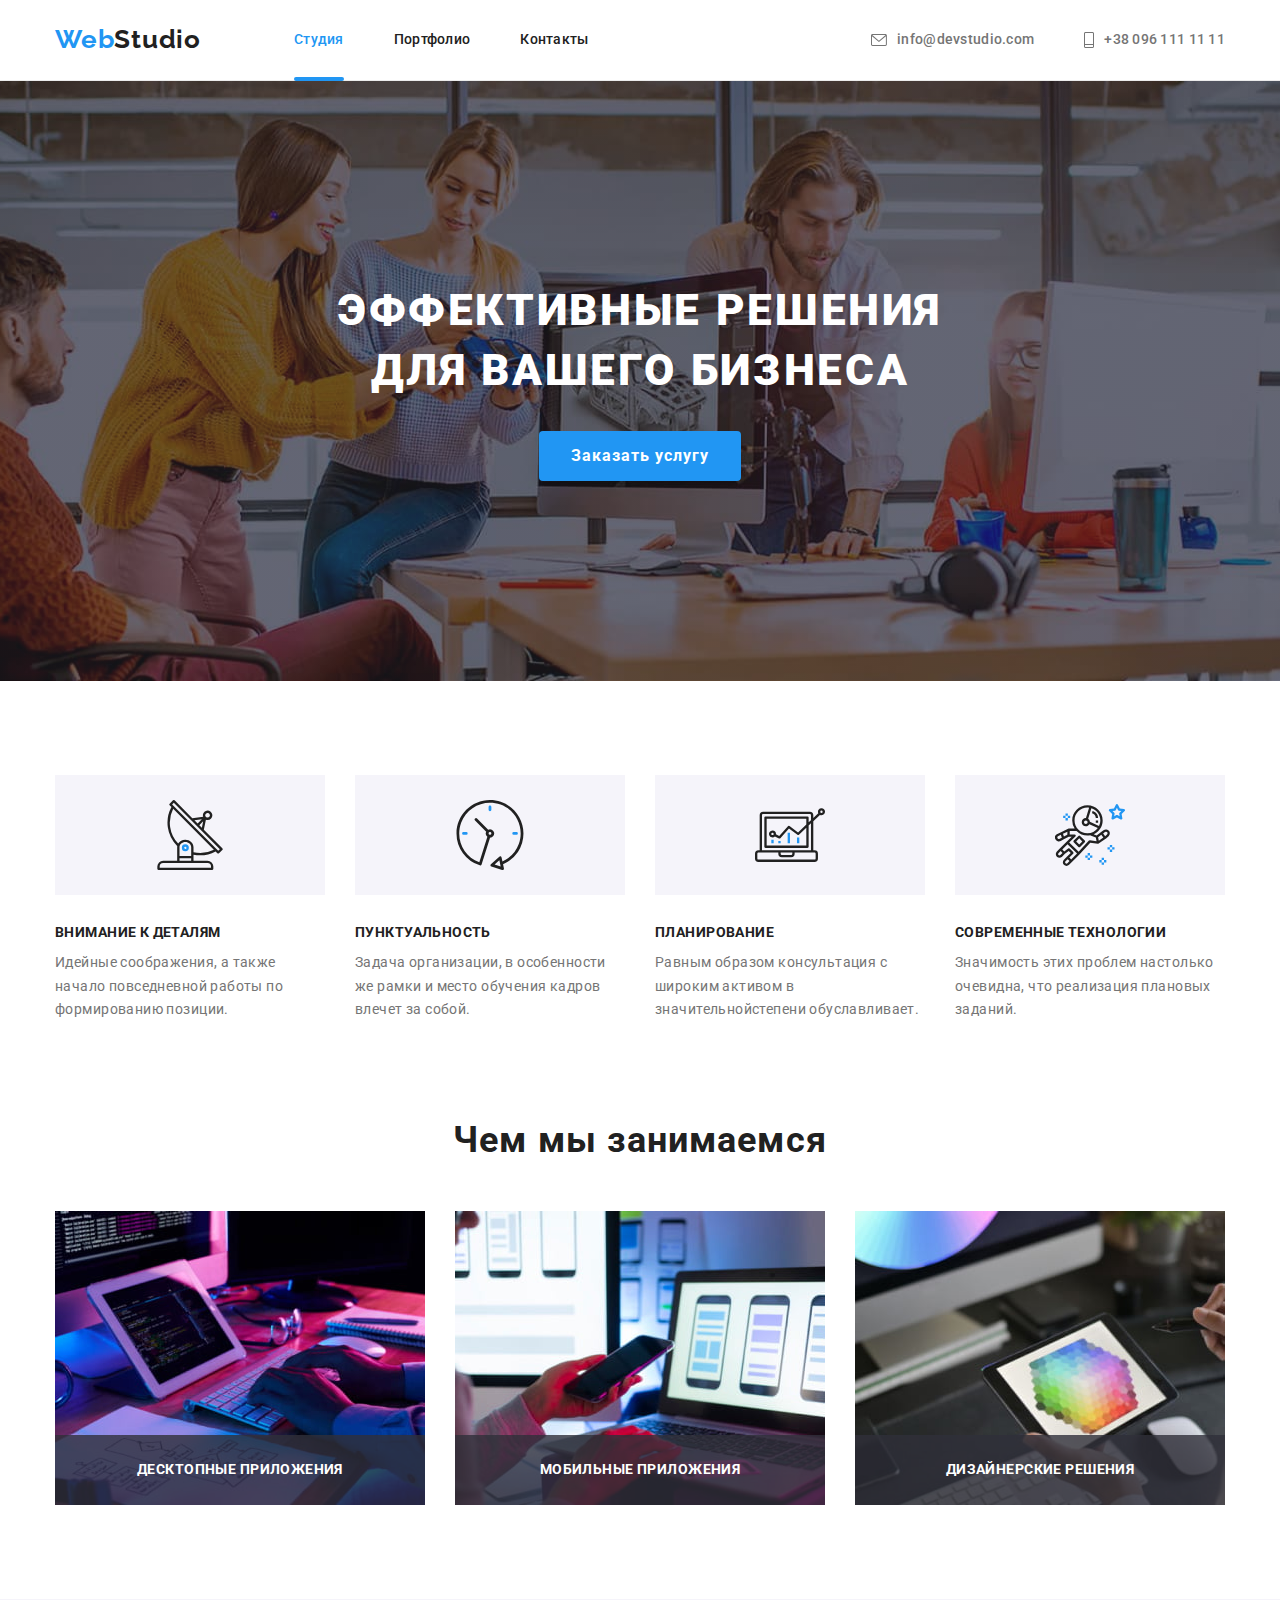
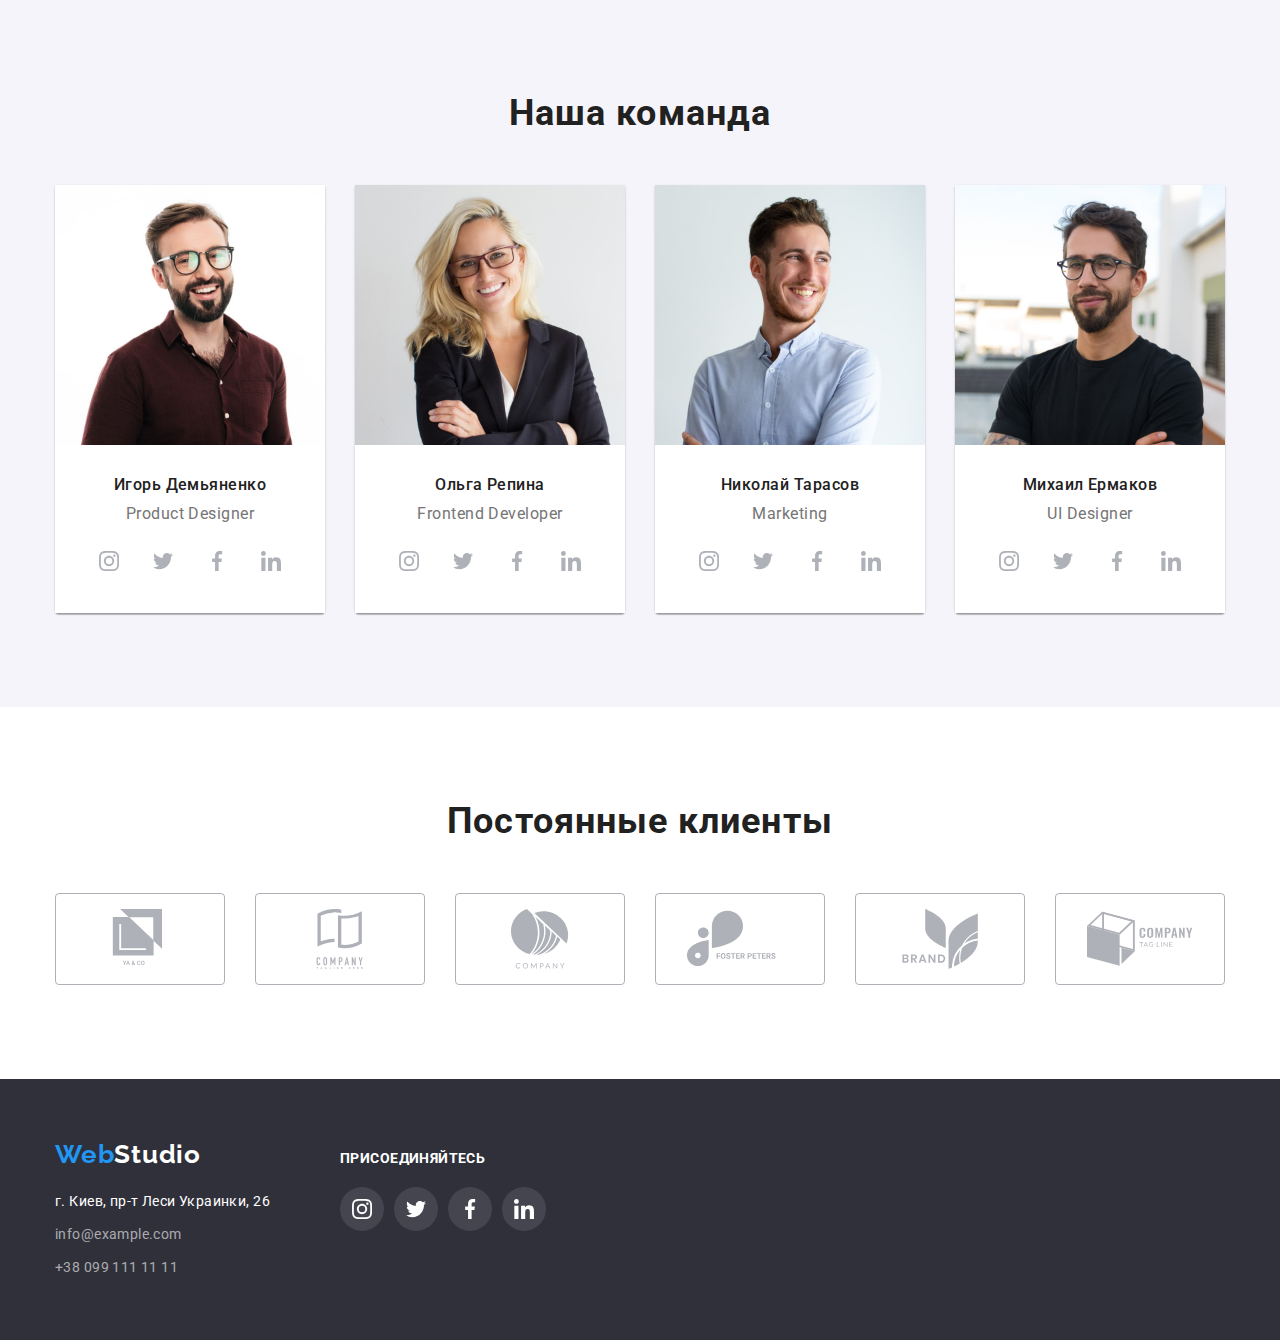
==== commit 509c957c: "Завершает анимацию и модальное окно на сайте" ====
--- a/index.html
+++ b/index.html
@@ -1,417 +1,494 @@
 <!DOCTYPE html>
 <html lang="ru">
-<head>
-    <meta charset="UTF-8">
-    <meta http-equiv="X-UA-Compatible" content="IE=edge">
-    <meta name="viewport" content="width=device-width, initial-scale=1.0">
-    <link rel="stylesheet" href="https://cdnjs.cloudflare.com/ajax/libs/modern-normalize/1.1.0/modern-normalize.css"
-    integrity="sha512-Y0MM+V6ymRKN2zStTqzQ227DWhhp4Mzdo6gnlRnuaNCbc+YN/ZH0sBCLTM4M0oSy9c9VKiCvd4Jk44aCLrNS5Q=="
-    crossorigin="anonymous" referrerpolicy="no-referrer" />
-    <link href="https://fonts.googleapis.com/css2?family=Raleway:wght@700&family=Roboto:wght@400;500;700;900&display=swap" rel="stylesheet">
-    <link rel="stylesheet" href="./css/styles.css">
+  <head>
+    <meta charset="UTF-8" />
+    <meta http-equiv="X-UA-Compatible" content="IE=edge" />
+    <meta name="viewport" content="width=device-width, initial-scale=1.0" />
+    <link
+      rel="stylesheet"
+      href="https://cdnjs.cloudflare.com/ajax/libs/modern-normalize/1.1.0/modern-normalize.css"
+      integrity="sha512-Y0MM+V6ymRKN2zStTqzQ227DWhhp4Mzdo6gnlRnuaNCbc+YN/ZH0sBCLTM4M0oSy9c9VKiCvd4Jk44aCLrNS5Q=="
+      crossorigin="anonymous"
+      referrerpolicy="no-referrer"
+    />
+    <link
+      href="https://fonts.googleapis.com/css2?family=Raleway:wght@700&family=Roboto:wght@400;500;700;900&display=swap"
+      rel="stylesheet"
+    />
+    <link rel="stylesheet" href="./css/styles.css" />
     <title>WebStudio</title>
-</head>
+  </head>
 
-<body>
+  <body>
     <!-- Header container -->
     <header>
-        <div class="container header">
-                <!-- Logo section -->
-                <a href="/" lang="en" class="header-logo"><span class="logo-accent">Web</span>Studio</a>
-                <!-- Navigation section -->
-            <nav class="nav">
-                <ul class="nav-list">
-                    <li class="nav-list-item">
-                        <a href="./index.html" target="_self" rel="noopener noreferrer" class="nav-list-link current">Студия</a>
-                    </li>
-                    <li class="nav-list-item">
-                        <a href="./portfolio.html" target="_self" rel="noopener noreferrer" class="nav-list-link">Портфолио</a>
-                    </li>
-                    <li class="nav-list-item">
-                        <a href="" class="nav-list-link">Контакты</a>
-                    </li>
-                </ul>
-            </nav>
-                <!-- Header contacts section -->
-                <ul class="header-contacts-list">
-                    <li class="header-contacts-item">
-                        <a href="mailto:info@devstudio.com" class="header-mail-link">
-                            <svg class="header-mail-icon"  width="16px" height="12px">
-                                <use href="./images/sprite.svg#icon-envelope"></use>
-                            </svg>
-                        info@devstudio.com</a>
-                    </li>
-                    <li class="header-contacts-item">
-                        <a href="tel:+380961111111" class="header-phone-link">
-                            <svg class="header-phone-icon" width="10px" height="16px">
-                                <use href="./images/sprite.svg#icon-cell"></use>
-                            </svg>
-                        +38 096 111 11 11</a>
-                    </li>
-                </ul>
-        </div>
+      <div class="container header">
+        <!-- Logo section -->
+        <a href="/" lang="en" class="header-logo"
+          ><span class="logo-accent">Web</span>Studio</a
+        >
+        <!-- Navigation section -->
+        <nav class="nav">
+          <ul class="nav-list">
+            <li class="nav-list-item">
+              <a
+                href="./index.html"
+                target="_self"
+                rel="noopener noreferrer"
+                class="nav-list-link current"
+                >Студия</a
+              >
+            </li>
+            <li class="nav-list-item">
+              <a
+                href="./portfolio.html"
+                target="_self"
+                rel="noopener noreferrer"
+                class="nav-list-link"
+                >Портфолио</a
+              >
+            </li>
+            <li class="nav-list-item">
+              <a href="" class="nav-list-link">Контакты</a>
+            </li>
+          </ul>
+        </nav>
+        <!-- Header contacts section -->
+        <ul class="header-contacts-list">
+          <li class="header-contacts-item">
+            <a href="mailto:info@devstudio.com" class="header-mail-link">
+              <svg class="header-mail-icon" width="16px" height="12px">
+                <use href="./images/sprite.svg#icon-envelope"></use>
+              </svg>
+              info@devstudio.com</a
+            >
+          </li>
+          <li class="header-contacts-item">
+            <a href="tel:+380961111111" class="header-phone-link">
+              <svg class="header-phone-icon" width="10px" height="16px">
+                <use href="./images/sprite.svg#icon-cell"></use>
+              </svg>
+              +38 096 111 11 11</a
+            >
+          </li>
+        </ul>
+      </div>
     </header>
     <!-- Main container -->
     <main>
-        <!-- Hero section -->
-        <section class="hero">
-            <div class="container">
-                <h1 class="hero-title">Эффективные решения для вашего бизнеса</h1>
-                <button type="button" class="hero-button" data-modal-open>Заказать услугу</button>
-            </div>
-        </section>
-        <!-- Our advantages section -->
-        <section class="section">
-            <div class="container">
-                <h2 class="visually-hidden">Наши преимущества</h2>
-                <ul class="advantages-list">
-                    <li class="advantages-list-item">
-                        <div class="advantages-icon">
-                            <svg class="icon-antenna" width="70px" height="70px">
-                                <use href="./images/sprite.svg#icon-antenna"></use>
-                            </svg>
-                        </div>
-                        <div class="advantages-description">
-                            <h3 class="advantages-list-title">Внимание к деталям</h3>
-                            <p class="advantages-list-text">Идейные соображения, а также начало повседневной работы по формированию позиции.</p>
-                        </div>
-                    </li>
-                    <li class="advantages-list-item">
-                        <div class="advantages-icon">
-                            <svg class="icon-clock" width="70px" height="70px">
-                                <use href="./images/sprite.svg#icon-clock"></use>
-                            </svg>
-                        </div>
-                        <div class="advantages-description">
-                            <h3 class="advantages-list-title">Пунктуальность</h3>
-                            <p class="advantages-list-text">Задача организации, в особенности же рамки и место обучения кадров влечет за собой.</p>
-                        </div>
-                    </li>
-                    <li class="advantages-list-item">
-                        <div class="advantages-icon">
-                            <svg class="icon-diagram" width="70px" height="70px">
-                                <use href="./images/sprite.svg#icon-diagram"></use>
-                            </svg>
-                        </div>
-                        <div class="advantages-description">
-                            <h3 class="advantages-list-title">Планирование</h3>
-                            <p class="advantages-list-text">Равным образом консультация с широким активом в значительной степени обуславливает.</p>
-                        </div>
-                    </li>
-                    <li class="advantages-list-item">
-                        <div class="advantages-icon">
-                            <svg class="icon-astronaut" width="70px" height="70px">
-                                <use href="./images/sprite.svg#icon-astronaut"></use>
-                            </svg>
-                        </div>
-                        <div class="advantages-description">
-                            <h3 class="advantages-list-title">Современные технологии</h3>
-                            <p class="advantages-list-text">Значимость этих проблем настолько очевидна, что реализация плановых заданий.</p>
-                        </div>
-                    </li>
+      <!-- Hero section -->
+      <section class="hero">
+        <div class="container">
+          <h1 class="hero-title">Эффективные решения для вашего бизнеса</h1>
+          <button type="button" class="hero-button" data-modal-open>
+            Заказать услугу
+          </button>
+        </div>
+      </section>
+      <!-- Our advantages section -->
+      <section class="section">
+        <div class="container">
+          <h2 class="visually-hidden">Наши преимущества</h2>
+          <ul class="advantages-list">
+            <li class="advantages-list-item">
+              <div class="advantages-icon">
+                <svg class="icon-antenna" width="70px" height="70px">
+                  <use href="./images/sprite.svg#icon-antenna"></use>
+                </svg>
+              </div>
+              <div class="advantages-description">
+                <h3 class="advantages-list-title">Внимание к деталям</h3>
+                <p class="advantages-list-text">
+                  Идейные соображения, а также начало повседневной работы по
+                  формированию позиции.
+                </p>
+              </div>
+            </li>
+            <li class="advantages-list-item">
+              <div class="advantages-icon">
+                <svg class="icon-clock" width="70px" height="70px">
+                  <use href="./images/sprite.svg#icon-clock"></use>
+                </svg>
+              </div>
+              <div class="advantages-description">
+                <h3 class="advantages-list-title">Пунктуальность</h3>
+                <p class="advantages-list-text">
+                  Задача организации, в особенности же рамки и место обучения
+                  кадров влечет за собой.
+                </p>
+              </div>
+            </li>
+            <li class="advantages-list-item">
+              <div class="advantages-icon">
+                <svg class="icon-diagram" width="70px" height="70px">
+                  <use href="./images/sprite.svg#icon-diagram"></use>
+                </svg>
+              </div>
+              <div class="advantages-description">
+                <h3 class="advantages-list-title">Планирование</h3>
+                <p class="advantages-list-text">
+                  Равным образом консультация с широким активом в
+                  значительнойстепени обуславливает.
+                </p>
+              </div>
+            </li>
+            <li class="advantages-list-item">
+              <div class="advantages-icon">
+                <svg class="icon-astronaut" width="70px" height="70px">
+                  <use href="./images/sprite.svg#icon-astronaut"></use>
+                </svg>
+              </div>
+              <div class="advantages-description">
+                <h3 class="advantages-list-title">Современные технологии</h3>
+                <p class="advantages-list-text">
+                  Значимость этих проблем настолько очевидна, что реализация
+                  плановых заданий.
+                </p>
+              </div>
+            </li>
+          </ul>
+        </div>
+      </section>
+      <!-- What we do section -->
+      <section class="activities section">
+        <div class="container">
+          <h2 class="activities-title">Чем мы занимаемся</h2>
+          <ul class="activities-list">
+            <li class="activities-list-item">
+              <div class="activities-thumb">
+                <img
+                  src="./images/wireless-keyboard-typing.jpg"
+                  alt="печатает на беспроводной клавиатуре"
+                  width="370"
+                  height="294"
+                />
+                <h3 class="activities-list-title">Десктопные приложения</h3>
+              </div>
+            </li>
+            <li class="activities-list-item">
+              <div class="activities-thumb">
+                <img
+                  src="./images/smartphone-laptop.jpg"
+                  alt="cмартфон и ноутбук"
+                  width="370"
+                  height="294"
+                />
+                <h3 class="activities-list-title">Мобильные приложения</h3>
+              </div>
+            </li>
+            <li class="activities-list-item">
+              <div class="activities-thumb">
+                <img
+                  src="./images/tablet.jpg"
+                  alt="планшет"
+                  width="370"
+                  height="294"
+                />
+                <h3 class="activities-list-title">Дизайнерские решения</h3>
+              </div>
+            </li>
+          </ul>
+        </div>
+      </section>
+      <!-- Our team section -->
+      <section class="team-section">
+        <div class="container">
+          <h2 class="team-title">Наша команда</h2>
+          <ul class="team-list">
+            <li class="team-list-item">
+              <img
+                src="./images/igor-prod-designer.jpg"
+                alt="Игорь Демьяненко"
+                width="270"
+                height="260"
+              />
+              <div class="team-info">
+                <h3 class="employee">Игорь Демьяненко</h3>
+                <p class="position">Product Designer</p>
+                <ul class="team-social-networks">
+                  <li class="team-social-item">
+                    <a href="" class="team-social-link">
+                      <svg class="team-social-icon" width="20" height="20">
+                        <use href="./images/sprite.svg#icon-instagram"></use>
+                      </svg>
+                    </a>
+                  </li>
+                  <li class="team-social-item">
+                    <a href="" class="team-social-link">
+                      <svg class="team-social-icon" width="20" height="20">
+                        <use href="./images/sprite.svg#icon-twitter"></use>
+                      </svg>
+                    </a>
+                  </li>
+                  <li class="team-social-item">
+                    <a href="" class="team-social-link">
+                      <svg class="team-social-icon" width="20" height="20">
+                        <use href="./images/sprite.svg#icon-facebook"></use>
+                      </svg>
+                    </a>
+                  </li>
+                  <li class="team-social-item">
+                    <a href="" class="team-social-link">
+                      <svg class="team-social-icon" width="20" height="20">
+                        <use href="./images/sprite.svg#icon-linkedin"></use>
+                      </svg>
+                    </a>
+                  </li>
                 </ul>
-            </div>
-        </section>
-        <!-- What we do section -->
-        <section class="activities section">
-            <div class="container">
-                <h2 class="activities-title">Чем мы занимаемся</h2>
-                <ul class="activities-list">
-                    <li class="activities-list-item">
-                        <div class="activities-thumb">
-                            <img src="./images/wireless-keyboard-typing.jpg" alt="печатает на беспроводной клавиатуре" width="370" height="294">
-                            <h3 class="activities-list-title">Десктопные приложения</h3>
-                        </div>
-                    </li>
-                    <li class="activities-list-item">
-                        <div class="activities-thumb">
-                            <img src="./images/smartphone-laptop.jpg" alt="cмартфон и ноутбук" width="370" height="294">
-                            <h3 class="activities-list-title">Мобильные приложения</h3>
-                        </div>
-                    </li>
-                    <li class="activities-list-item">
-                        <div class="activities-thumb">
-                            <img src="./images/tablet.jpg" alt="планшет" width="370" height="294">
-                            <h3 class="activities-list-title">Дизайнерские решения</h3>
-                        </div>
-                    </li>
+              </div>
+            </li>
+            <li class="team-list-item">
+              <img
+                src="images/olga-frontend.jpg"
+                alt="Ольга Репина"
+                width="270"
+                height="260"
+              />
+              <div class="team-info">
+                <h3 class="employee">Ольга Репина</h3>
+                <p class="position">Frontend Developer</p>
+                <ul class="team-social-networks">
+                  <li class="team-social-item">
+                    <a href="" class="team-social-link">
+                      <svg class="team-social-icon" width="20" height="20">
+                        <use href="./images/sprite.svg#icon-instagram"></use>
+                      </svg>
+                    </a>
+                  </li>
+                  <li class="team-social-item">
+                    <a href="" class="team-social-link">
+                      <svg class="team-social-icon" width="20" height="20">
+                        <use href="./images/sprite.svg#icon-twitter"></use>
+                      </svg>
+                    </a>
+                  </li>
+                  <li class="team-social-item">
+                    <a href="" class="team-social-link">
+                      <svg class="team-social-icon" width="20" height="20">
+                        <use href="./images/sprite.svg#icon-facebook"></use>
+                      </svg>
+                    </a>
+                  </li>
+                  <li class="team-social-item">
+                    <a href="" class="team-social-link">
+                      <svg class="team-social-icon" width="20" height="20">
+                        <use href="./images/sprite.svg#icon-linkedin"></use>
+                      </svg>
+                    </a>
+                  </li>
                 </ul>
-            </div>
-        </section>
-        <!-- Our team section -->
-        <section class="team-section">
-            <div class="container">
-                <h2 class="team-title">Наша команда</h2>
-                <ul class="team-list">
-                    <li class="team-list-item">
-                        <img src="./images/igor-prod-designer.jpg" alt="Игорь Демьяненко" width="270" height="260">
-                        <div class="team-info">
-                            <h3 class="employee">Игорь Демьяненко</h3>
-                            <p class="position">Product Designer</p>
-                            <ul class="team-social-networks">
-                                <li class="team-social-item">
-                                    <a href="" class="team-social-link">
-                                        <svg class="team-social-icon" width="20" height="20">
-                                            <use href="./images/sprite.svg#icon-instagram"></use>
-                                        </svg>
-                                    </a>
-                                </li>
-                                <li class="team-social-item">
-                                    <a href="" class="team-social-link">
-                                        <svg class="team-social-icon" width="20" height="20">
-                                            <use href="./images/sprite.svg#icon-twitter"></use>
-                                        </svg>
-                                    </a>
-                                </li>
-                                <li class="team-social-item">
-                                    <a href="" class="team-social-link">
-                                        <svg class="team-social-icon" width="20" height="20">
-                                            <use href="./images/sprite.svg#icon-facebook"></use>
-                                        </svg>
-                                    </a>
-                                </li>
-                                <li class="team-social-item">
-                                    <a href="" class="team-social-link">
-                                        <svg class="team-social-icon" width="20" height="20">
-                                            <use href="./images/sprite.svg#icon-linkedin"></use>
-                                        </svg>
-                                    </a>
-                                </li>
-                            </ul>
-                        </div>
-                    </li>
-                    <li class="team-list-item">
-                        <img src="images/olga-frontend.jpg" alt="Ольга Репина" width="270" height="260">
-                        <div class="team-info">
-                            <h3 class="employee">Ольга Репина</h3>
-                            <p class="position">Frontend Developer</p>
-                            <ul class="team-social-networks">
-                                <li class="team-social-item">
-                                    <a href="" class="team-social-link">
-                                        <svg class="team-social-icon" width="20" height="20">
-                                            <use href="./images/sprite.svg#icon-instagram"></use>
-                                        </svg>
-                                    </a>
-                                </li>
-                                <li class="team-social-item">
-                                    <a href="" class="team-social-link">
-                                        <svg class="team-social-icon" width="20" height="20">
-                                            <use href="./images/sprite.svg#icon-twitter"></use>
-                                        </svg>
-                                    </a>
-                                </li>
-                                <li class="team-social-item">
-                                    <a href="" class="team-social-link">
-                                        <svg class="team-social-icon" width="20" height="20">
-                                            <use href="./images/sprite.svg#icon-facebook"></use>
-                                        </svg>
-                                    </a>
-                                </li>
-                                <li class="team-social-item">
-                                    <a href="" class="team-social-link">
-                                        <svg class="team-social-icon" width="20" height="20">
-                                            <use href="./images/sprite.svg#icon-linkedin"></use>
-                                        </svg>
-                                    </a>
-                                </li>
-                            </ul>
-                        </div>
-                    </li>
-                    <li class="team-list-item">
-                        <img src="./images/nicolai-marketing.jpg" alt="Николай Тарасов" width="270" height="260">
-                        <div class="team-info">
-                            <h3 class="employee">Николай Тарасов</h3>
-                            <p class="position">Marketing</p>
-                            <ul class="team-social-networks">
-                                <li class="team-social-item">
-                                    <a href="" class="team-social-link">
-                                        <svg class="team-social-icon" width="20" height="20">
-                                            <use href="./images/sprite.svg#icon-instagram"></use>
-                                        </svg>
-                                    </a>
-                                </li>
-                                <li class="team-social-item">
-                                    <a href="" class="team-social-link">
-                                        <svg class="team-social-icon" width="20" height="20">
-                                            <use href="./images/sprite.svg#icon-twitter"></use>
-                                        </svg>
-                                    </a>
-                                </li>
-                                <li class="team-social-item">
-                                    <a href="" class="team-social-link">
-                                        <svg class="team-social-icon" width="20" height="20">
-                                            <use href="./images/sprite.svg#icon-facebook"></use>
-                                        </svg>
-                                    </a>
-                                </li>
-                                <li class="team-social-item">
-                                    <a href="" class="team-social-link">
-                                        <svg class="team-social-icon" width="20" height="20">
-                                            <use href="./images/sprite.svg#icon-linkedin"></use>
-                                        </svg>
-                                    </a>
-                                </li>
-                            </ul>
-                        </div>
-                    </li>
-                    <li class="team-list-item">
-                        <img src="./images/mikhail-ui-designer.jpg" alt="Михаил Ермаков" width="270" height="260">
-                        <div class="team-info">
-                            <h3 class="employee">Михаил Ермаков</h3>
-                            <p class="position">UI Designer</p>
-                            <ul class="team-social-networks">
-                                <li class="team-social-item">
-                                    <a href="" class="team-social-link">
-                                        <svg class="team-social-icon" width="20" height="20">
-                                            <use href="./images/sprite.svg#icon-instagram"></use>
-                                        </svg>
-                                    </a>
-                                </li>
-                                <li class="team-social-item">
-                                    <a href="" class="team-social-link">
-                                        <svg class="team-social-icon" width="20" height="20">
-                                            <use href="./images/sprite.svg#icon-twitter"></use>
-                                        </svg>
-                                    </a>
-                                </li>
-                                <li class="team-social-item">
-                                    <a href="" class="team-social-link">
-                                        <svg class="team-social-icon" width="20" height="20">
-                                            <use href="./images/sprite.svg#icon-facebook"></use>
-                                        </svg>
-                                    </a>
-                                </li>
-                                <li class="team-social-item">
-                                    <a href="" class="team-social-link">
-                                        <svg class="team-social-icon" width="20" height="20">
-                                            <use href="./images/sprite.svg#icon-linkedin"></use>
-                                        </svg>
-                                    </a>
-                                </li>
-                            </ul>
-                        </div>
-                    </li>
+              </div>
+            </li>
+            <li class="team-list-item">
+              <img
+                src="./images/nicolai-marketing.jpg"
+                alt="Николай Тарасов"
+                width="270"
+                height="260"
+              />
+              <div class="team-info">
+                <h3 class="employee">Николай Тарасов</h3>
+                <p class="position">Marketing</p>
+                <ul class="team-social-networks">
+                  <li class="team-social-item">
+                    <a href="" class="team-social-link">
+                      <svg class="team-social-icon" width="20" height="20">
+                        <use href="./images/sprite.svg#icon-instagram"></use>
+                      </svg>
+                    </a>
+                  </li>
+                  <li class="team-social-item">
+                    <a href="" class="team-social-link">
+                      <svg class="team-social-icon" width="20" height="20">
+                        <use href="./images/sprite.svg#icon-twitter"></use>
+                      </svg>
+                    </a>
+                  </li>
+                  <li class="team-social-item">
+                    <a href="" class="team-social-link">
+                      <svg class="team-social-icon" width="20" height="20">
+                        <use href="./images/sprite.svg#icon-facebook"></use>
+                      </svg>
+                    </a>
+                  </li>
+                  <li class="team-social-item">
+                    <a href="" class="team-social-link">
+                      <svg class="team-social-icon" width="20" height="20">
+                        <use href="./images/sprite.svg#icon-linkedin"></use>
+                      </svg>
+                    </a>
+                  </li>
                 </ul>
-            </div>
-        </section>
-        <!--Clients section-->
-        <section class="clients-section">
-            <div class="container">
-                <h2 class="clients-title">Постоянные клиенты</h2>
-                <ul class="clients-list">
-                    <li class="clients-list-item">
-                        <a href="" class="client-link">
-                            <svg class="client-icon" width="106" height="60">
-                                <use href="./images/sprite.svg#icon-logo-one"></use>
-                            </svg>
-                        </a>
-                    </li>
-                    <li class="clients-list-item">
-                        <a href="" class="client-link">
-                            <svg class="client-icon" width="106" height="60">
-                                <use href="./images/sprite.svg#icon-logo-two"></use>
-                            </svg>
-                        </a>
-                    </li>
-                    <li class="clients-list-item">
-                        <a href="" class="client-link">
-                            <svg class="client-icon" width="106" height="60">
-                                <use href="./images/sprite.svg#icon-logo-three"></use>
-                            </svg>
-                        </a>
-                    </li>
-                    <li class="clients-list-item">
-                        <a href="" class="client-link"> 
-                            <svg class="client-icon" width="106" height="60">
-                                <use href="./images/sprite.svg#icon-logo-four"></use>
-                            </svg>
-                        </a>
-                    </li>
-                    <li class="clients-list-item">
-                        <a href="" class="client-link">
-                            <svg class="client-icon" width="106" height="60">
-                                <use href="./images/sprite.svg#icon-logo-five"></use>
-                            </svg>
-                        </a>
-                    </li>
-                    <li class="clients-list-item">
-                        <a href="" class="client-link">
-                            <svg class="client-icon" width="106" height="60">
-                                <use href="./images/sprite.svg#icon-logo-six"></use>
-                            </svg>
-                        </a>
-                    </li>
+              </div>
+            </li>
+            <li class="team-list-item">
+              <img
+                src="./images/mikhail-ui-designer.jpg"
+                alt="Михаил Ермаков"
+                width="270"
+                height="260"
+              />
+              <div class="team-info">
+                <h3 class="employee">Михаил Ермаков</h3>
+                <p class="position">UI Designer</p>
+                <ul class="team-social-networks">
+                  <li class="team-social-item">
+                    <a href="" class="team-social-link">
+                      <svg class="team-social-icon" width="20" height="20">
+                        <use href="./images/sprite.svg#icon-instagram"></use>
+                      </svg>
+                    </a>
+                  </li>
+                  <li class="team-social-item">
+                    <a href="" class="team-social-link">
+                      <svg class="team-social-icon" width="20" height="20">
+                        <use href="./images/sprite.svg#icon-twitter"></use>
+                      </svg>
+                    </a>
+                  </li>
+                  <li class="team-social-item">
+                    <a href="" class="team-social-link">
+                      <svg class="team-social-icon" width="20" height="20">
+                        <use href="./images/sprite.svg#icon-facebook"></use>
+                      </svg>
+                    </a>
+                  </li>
+                  <li class="team-social-item">
+                    <a href="" class="team-social-link">
+                      <svg class="team-social-icon" width="20" height="20">
+                        <use href="./images/sprite.svg#icon-linkedin"></use>
+                      </svg>
+                    </a>
+                  </li>
                 </ul>
-            </div>
-        </section>
+              </div>
+            </li>
+          </ul>
+        </div>
+      </section>
+      <!--Clients section-->
+      <section class="clients-section">
+        <div class="container">
+          <h2 class="clients-title">Постоянные клиенты</h2>
+          <ul class="clients-list">
+            <li class="clients-list-item">
+              <a href="" class="client-link">
+                <svg class="client-icon" width="106" height="60">
+                  <use href="./images/sprite.svg#icon-logo-one"></use>
+                </svg>
+              </a>
+            </li>
+            <li class="clients-list-item">
+              <a href="" class="client-link">
+                <svg class="client-icon" width="106" height="60">
+                  <use href="./images/sprite.svg#icon-logo-two"></use>
+                </svg>
+              </a>
+            </li>
+            <li class="clients-list-item">
+              <a href="" class="client-link">
+                <svg class="client-icon" width="106" height="60">
+                  <use href="./images/sprite.svg#icon-logo-three"></use>
+                </svg>
+              </a>
+            </li>
+            <li class="clients-list-item">
+              <a href="" class="client-link">
+                <svg class="client-icon" width="106" height="60">
+                  <use href="./images/sprite.svg#icon-logo-four"></use>
+                </svg>
+              </a>
+            </li>
+            <li class="clients-list-item">
+              <a href="" class="client-link">
+                <svg class="client-icon" width="106" height="60">
+                  <use href="./images/sprite.svg#icon-logo-five"></use>
+                </svg>
+              </a>
+            </li>
+            <li class="clients-list-item">
+              <a href="" class="client-link">
+                <svg class="client-icon" width="106" height="60">
+                  <use href="./images/sprite.svg#icon-logo-six"></use>
+                </svg>
+              </a>
+            </li>
+          </ul>
+        </div>
+      </section>
     </main>
     <!-- Footer container -->
     <footer>
-        <div class="container footer-content">
-            <div class="footer-contact-info">
-                <a href="/" lang="en" class="footer-logo"><span class="logo-accent">Web</span>Studio</a>
-                <address>
-                    <ul class="footer-contacts-list">
-                        <li class="footer-contacts-item location">
-                            г. Киев, пр-т Леси Украинки, 26
-                        </li>
-                        <li class="footer-contacts-item">
-                            <a href="info@example.com" class="footer-mail-link">info@example.com</a>
-                        </li>
-                        <li class="footer-contacts-item">
-                            <a href="+380991111111" class="footer-phone-link">+38 099 111 11 11</a>
-                        </li>
-                    </ul>
-                </address>
-            </div>
-            <div class="footer-social-profile">
-                <h3 class="footer-social-header">Присоединяйтесь</h3>
-                <ul class="footer-social-networks">
-                    <li class="footer-social-item">
-                        <a href="" class="footer-social-link">
-                            <svg class="footer-social-icon" width="20" height="20">
-                                <use href="./images/sprite.svg#icon-instagram"></use>
-                            </svg>
-                        </a>
-                    </li>
-                    <li class="footer-social-item">
-                        <a href="" class="footer-social-link">
-                            <svg class="footer-social-icon" width="20" height="20">
-                                <use href="./images/sprite.svg#icon-twitter"></use>
-                            </svg>
-                        </a>
-                    </li>
-                    <li class="footer-social-item">
-                        <a href="" class="footer-social-link">
-                            <svg class="footer-social-icon" width="20" height="20">
-                                <use href="./images/sprite.svg#icon-facebook"></use>
-                            </svg>
-                        </a>
-                    </li>
-                    <li class="footer-social-item">
-                        <a href="" class="footer-social-link">
-                            <svg class="footer-social-icon" width="20" height="20">
-                                <use href="./images/sprite.svg#icon-linkedin"></use>
-                            </svg>
-                        </a>
-                    </li>
-                </ul>
-            </div>
-        </div>
+      <div class="container footer-content">
+        <div class="footer-contact-info">
+          <a href="/" lang="en" class="footer-logo"
+            ><span class="logo-accent">Web</span>Studio</a
+          >
+          <address>
+            <ul class="footer-contacts-list">
+              <li class="footer-contacts-item location">
+                г. Киев, пр-т Леси Украинки, 26
+              </li>
+              <li class="footer-contacts-item">
+                <a href="info@example.com" class="footer-mail-link"
+                  >info@example.com</a
+                >
+              </li>
+              <li class="footer-contacts-item">
+                <a href="+380991111111" class="footer-phone-link"
+                  >+38 099 111 11 11</a
+                >
+              </li>
+            </ul>
+          </address>
+        </div>
+        <div class="footer-social-profile">
+          <h3 class="footer-social-header">Присоединяйтесь</h3>
+          <ul class="footer-social-networks">
+            <li class="footer-social-item">
+              <a href="" class="footer-social-link">
+                <svg class="footer-social-icon" width="20" height="20">
+                  <use href="./images/sprite.svg#icon-instagram"></use>
+                </svg>
+              </a>
+            </li>
+            <li class="footer-social-item">
+              <a href="" class="footer-social-link">
+                <svg class="footer-social-icon" width="20" height="20">
+                  <use href="./images/sprite.svg#icon-twitter"></use>
+                </svg>
+              </a>
+            </li>
+            <li class="footer-social-item">
+              <a href="" class="footer-social-link">
+                <svg class="footer-social-icon" width="20" height="20">
+                  <use href="./images/sprite.svg#icon-facebook"></use>
+                </svg>
+              </a>
+            </li>
+            <li class="footer-social-item">
+              <a href="" class="footer-social-link">
+                <svg class="footer-social-icon" width="20" height="20">
+                  <use href="./images/sprite.svg#icon-linkedin"></use>
+                </svg>
+              </a>
+            </li>
+          </ul>
+        </div>
+      </div>
     </footer>
 
     <!-- Modal & backdrop -->
     <div class="backdrop is-hidden" data-modal>
-        <div class="modal">
-            <button type="button" class="close-modal" data-modal-close>
-                <svg class="close-modal-icon" width="18" height="18">
-                    <use href="./images/sprite.svg#icon-close-modal"></use>
-                </svg>
-            </button>
+      <div class="modal">
+        <button type="button" class="close-modal" data-modal-close>
+          <svg class="close-modal-icon" width="18" height="18">
+            <use href="./images/sprite.svg#icon-close-modal"></use>
+          </svg>
+        </button>
+      </div>
+    </div>
 
-        </div>
-    </div>
-    
     <script src="./js/modal.js"></script>
-</body>
-</html>+  </body>
+</html>
--- a/css/styles.css
+++ b/css/styles.css
@@ -109,13 +109,14 @@
 }
 
 .nav-list-link {
+  position: relative;
   display: flex;
   color: inherit;
   text-decoration: none;
   padding-top: 32px;
   padding-bottom: 32px;
 
-  position: relative;
+  transition: color 250ms cubic-bezier(0.4, 0, 0.2, 1);
 }
 
 .nav-list-link:hover,
@@ -162,6 +163,8 @@
   align-items: center;
   color: var(--primary-text-color);
   text-decoration: none;
+
+  transition: color 250ms cubic-bezier(0.4, 0, 0.2, 1);
 }
 
 .header-mail-link:hover,
@@ -397,6 +400,9 @@
 
   color: #afb1b8;
   background-color: transparent;
+
+  transition: color 250ms cubic-bezier(0.4, 0, 0.2, 1),
+    background-color 250ms cubic-bezier(0.4, 0, 0.2, 1);
 }
 
 .team-social-icon {
@@ -452,6 +458,9 @@
   color: #afb1b8;
   border: 1px solid #afb1b8;
   border-radius: 4px;
+
+  transition: color 250ms cubic-bezier(0.4, 0, 0.2, 1),
+    border 250ms cubic-bezier(0.4, 0, 0.2, 1);
 }
 
 .client-icon {
@@ -523,6 +532,7 @@
   text-decoration: none;
 
   color: rgba(255, 255, 255, 0.6);
+  transition: color 250ms cubic-bezier(0.4, 0, 0.2, 1);
 }
 
 .footer-mail-link:hover,
@@ -564,6 +574,8 @@
 
   color: var(--primary-white-color);
   background-color: rgba(255, 255, 255, 0.1);
+
+  transition: background-color 250ms cubic-bezier(0.4, 0, 0.2, 1);
 }
 
 .footer-social-icon {
@@ -583,19 +595,32 @@
   background-color: rgba(0, 0, 0, 0.2);
   width: 100%;
   height: 100%;
+  opacity: 1;
+  visibility: visible;
+  transition: opacity 250ms cubic-bezier(0.4, 0, 0.2, 1),
+    visibility 250ms cubic-bezier(0.4, 0, 0.2, 1);
 }
 
 .backdrop.is-hidden {
+  visibility: hidden;
   opacity: 0;
   pointer-events: none;
+}
+
+.backdrop.is-hidden .modal {
+  opacity: 0;
+  transform: translate(-50%, -50%) scale(0.8);
 }
 
 .modal {
   position: absolute;
   top: 50%;
   left: 50%;
-  transform: translate(-50%, -50%);
-  transition: opacity 250ms cubic-bezier(0.4, 0, 0.2, 1);
+  opacity: 1;
+  transform: translate(-50%, -50%) scale(1);
+  transition: opacity 250ms cubic-bezier(0.4, 0, 0.2, 1),
+    transform 250ms cubic-bezier(0.4, 0, 0.2, 1),
+    transform 250ms cubic-bezier(0.4, 0, 0.2, 1);
 
   min-width: 528px;
   min-height: 581px;
@@ -621,11 +646,13 @@
   background: #ffffff;
   border: 1px solid rgba(0, 0, 0, 0.1);
   border-radius: 50%;
-}
-
-/* .close-modal-icon {
+
+  cursor: pointer;
+}
+
+.close-modal-icon {
   overflow: visible;
-} */
+}
 
 /* Portfolio page */
 .filters-list {
@@ -652,6 +679,12 @@
   padding: 5px 21px;
   border: 1px solid transparent;
   border-radius: 4px;
+
+  cursor: pointer;
+
+  transition: color 250ms cubic-bezier(0.4, 0, 0.2, 1),
+    background-color 250ms cubic-bezier(0.4, 0, 0.2, 1),
+    box-shadow 250ms cubic-bezier(0.4, 0, 0.2, 1);
 }
 
 .filter-button:active {
@@ -666,7 +699,6 @@
 .filter-button:focus {
   color: var(--primary-white-color);
   background-color: var(--accent-color);
-  cursor: pointer;
 
   box-shadow: 0px 3px 1px rgba(0, 0, 0, 0.1), 0px 1px 2px rgba(0, 0, 0, 0.08),
     0px 2px 2px rgba(0, 0, 0, 0.12);
@@ -693,6 +725,8 @@
   display: inline-block;
   text-decoration: none;
   color: inherit;
+
+  transition: box-shadow 250ms cubic-bezier(0.4, 0, 0.2, 1);
 }
 
 .projects-list-link:hover,
@@ -701,6 +735,40 @@
     1px 4px 6px rgba(0, 0, 0, 0.16);
 }
 
+.projects-thumb {
+  position: relative;
+  width: 370px;
+  height: 294px;
+  overflow: hidden;
+}
+
+.projects-overlay {
+  display: inline-block;
+  position: absolute;
+  top: 0;
+  left: 0;
+  width: 100%;
+  height: 294px;
+  padding-top: 63px;
+  padding-left: 24px;
+  padding-bottom: 63px;
+  padding-right: 24px;
+  background-color: rgba(33, 150, 243, 0.9);
+
+  font-size: 18px;
+  line-height: 1.56;
+  letter-spacing: 0.03em;
+
+  color: var(--primary-white-color);
+  transform: translateY(101%);
+  transition: transform 250ms cubic-bezier(0.4, 0, 0.2, 1);
+}
+
+.projects-list-link:hover .projects-overlay,
+.projects-list-link:focus .projects-overlay {
+  transform: translateY(0%);
+}
+
 .projects-description {
   border-right: 1px solid #eeeeee;
   border-bottom: 1px solid #eeeeee;
